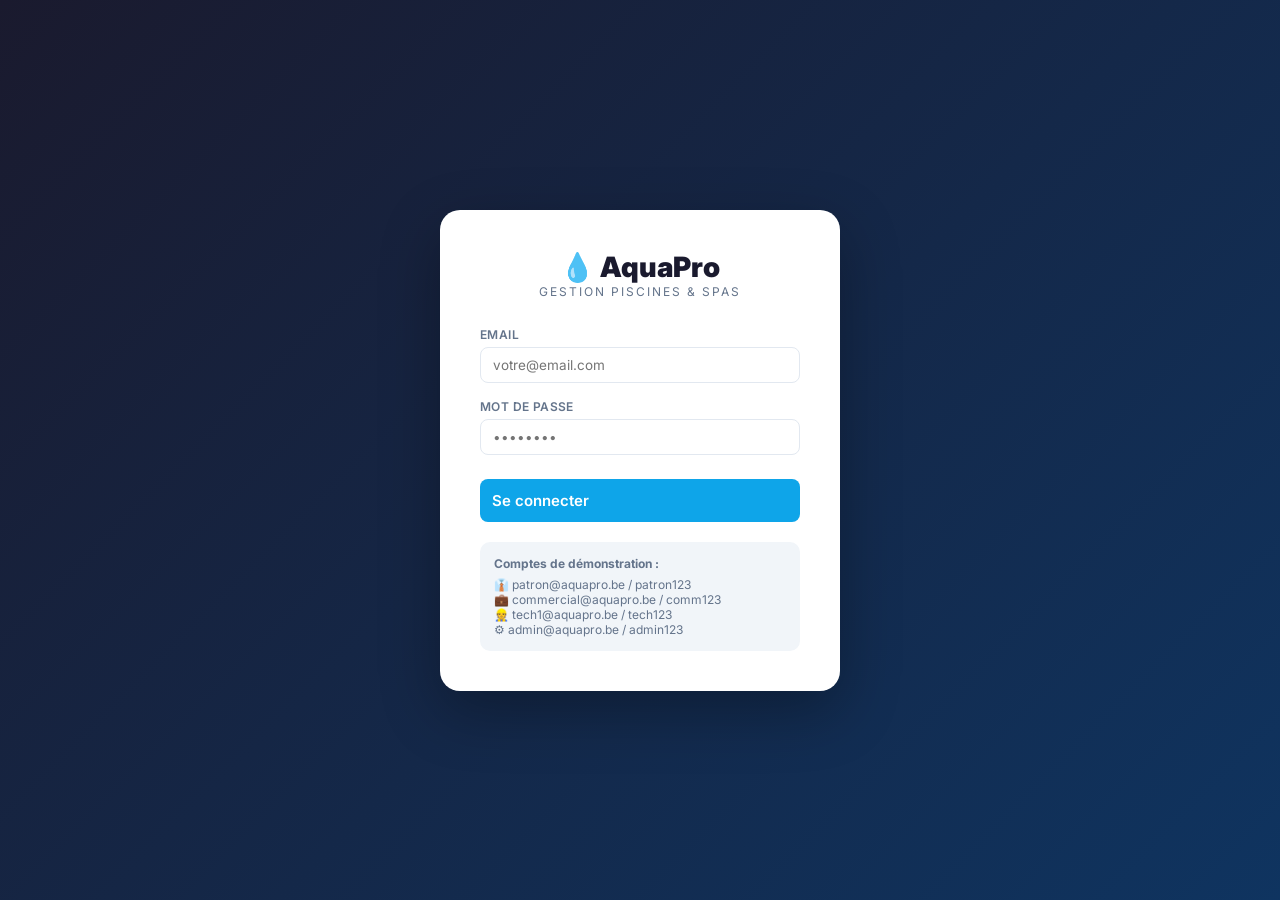
==== index.html @ 9613f441 "Fichiers à la racine pour GitHub Pages" ====
<!DOCTYPE html>
<html lang="fr">
<head>
  <meta charset="UTF-8">
  <meta name="viewport" content="width=device-width, initial-scale=1.0, viewport-fit=cover">
  <meta name="apple-mobile-web-app-capable" content="yes">
  <meta name="apple-mobile-web-app-status-bar-style" content="black-translucent">
  <meta name="theme-color" content="#1a1a2e">
  <title>AquaPro — Gestion Piscines</title>
  <link rel="manifest" href="manifest.json">
  <link rel="preconnect" href="https://fonts.googleapis.com">
  <link href="https://fonts.googleapis.com/css2?family=Inter:wght@400;500;600;700;800;900&display=swap" rel="stylesheet">
  <link rel="stylesheet" href="css/app.css">
</head>
<body>

<!-- ══════════════ ÉCRAN DE CONNEXION ══════════════ -->
<div id="login-screen">
  <div class="login-box">
    <div class="login-logo">
      <h1>💧 AquaPro</h1>
      <p>Gestion piscines & spas</p>
    </div>
    <div class="login-error" id="login-error"></div>
    <form id="login-form">
      <div class="form-group">
        <label class="form-label">Email</label>
        <input class="form-control" id="login-email" type="email" required placeholder="votre@email.com" autocomplete="email">
      </div>
      <div class="form-group">
        <label class="form-label">Mot de passe</label>
        <input class="form-control" id="login-password" type="password" required placeholder="••••••••" autocomplete="current-password">
      </div>
      <button type="submit" class="btn btn-primary" style="width:100%;padding:12px;font-size:15px;margin-top:8px">Se connecter</button>
    </form>
    <div style="margin-top:20px;padding:14px;background:#f1f5f9;border-radius:10px;font-size:12px;color:#64748b">
      <div style="font-weight:700;margin-bottom:6px">Comptes de démonstration :</div>
      <div>👔 patron@aquapro.be / patron123</div>
      <div>💼 commercial@aquapro.be / comm123</div>
      <div>👷 tech1@aquapro.be / tech123</div>
      <div>⚙️ admin@aquapro.be / admin123</div>
    </div>
  </div>
</div>

<!-- ══════════════ APPLICATION PRINCIPALE ══════════════ -->
<div id="app" style="display:none">

  <!-- Sidebar -->
  <aside id="sidebar">
    <div id="sidebar-logo">
      <div class="logo-title">💧 AquaPro</div>
      <div class="logo-sub">Gestion piscines & spas</div>
    </div>
    <div id="sidebar-user"></div>
    <nav id="sidebar-nav"></nav>
    <div id="sidebar-bottom"></div>
  </aside>

  <!-- Main -->
  <div id="main">

    <!-- Topbar -->
    <header id="topbar">
      <button class="topbar-btn" id="menu-toggle" style="display:none">☰</button>
      <div id="topbar-title">Tableau de bord</div>
      <div id="topbar-search">
        <span>🔍</span>
        <input placeholder="Recherche globale..." id="global-search" oninput="APP.globalSearch && APP.globalSearch(this.value)">
      </div>
      <button class="topbar-btn" id="btn-dark-mode" title="Mode sombre">🌙</button>
    </header>

    <!-- Contenu -->
    <main id="content">
      <div class="page" id="page-dashboard"></div>
      <div class="page" id="page-planning"></div>
      <div class="page" id="page-fiches"></div>
      <div class="page" id="page-clients"></div>
      <div class="page" id="page-chantiers"></div>
      <div class="page" id="page-stock"></div>
      <div class="page" id="page-stats"></div>
      <div class="page" id="page-equipe"></div>
      <div class="page" id="page-settings"></div>
    </main>

  </div><!-- /main -->

</div><!-- /app -->

<!-- Bottom nav mobile -->
<div id="bottom-nav"></div>

<!-- Toast container -->
<div id="toast-container"></div>

<!-- Scripts -->
<script src="js/config.js"></script>
<script src="js/db.js"></script>
<script src="js/auth.js"></script>
<script src="js/utils.js"></script>
<script src="js/modules1.js"></script>
<script src="js/modules2.js"></script>
<script src="js/modules3.js"></script>
<script src="js/app.js"></script>

<script>
// Responsive: afficher le bouton menu sur mobile
if (window.innerWidth <= 768) {
  document.getElementById('menu-toggle').style.display = 'flex';
}
window.addEventListener('resize', () => {
  document.getElementById('menu-toggle').style.display = window.innerWidth <= 768 ? 'flex' : 'none';
});

// Fermer sidebar au clic extérieur
document.addEventListener('click', e => {
  const sidebar = document.getElementById('sidebar');
  if (window.innerWidth <= 768 && sidebar.classList.contains('open') && !sidebar.contains(e.target) && e.target.id !== 'menu-toggle') {
    sidebar.classList.remove('open');
  }
});

// Service Worker pour PWA
if ('serviceWorker' in navigator) {
  navigator.serviceWorker.register('sw.js').then(() => console.log('[AquaPro] Service Worker enregistré'));
}
</script>
</body>
</html>
---- css/app.css ----
/* ═══════════════════════════════════════════════════════════
   AQUAPRO — DESIGN SYSTEM
   ═══════════════════════════════════════════════════════════ */

:root {
  --primary: #1a1a2e;
  --primary-light: #16213e;
  --accent: #0ea5e9;
  --accent-hover: #0284c7;
  --success: #10b981;
  --warning: #f59e0b;
  --danger: #ef4444;
  --info: #6366f1;

  --bg: #f1f5f9;
  --bg-card: #ffffff;
  --bg-sidebar: #1a1a2e;
  --text: #0f172a;
  --text-muted: #64748b;
  --border: #e2e8f0;
  --border-hover: #cbd5e1;

  --sidebar-w: 240px;
  --topbar-h: 60px;
  --radius: 12px;
  --radius-sm: 8px;
  --shadow: 0 1px 3px rgba(0,0,0,.08), 0 4px 16px rgba(0,0,0,.06);
  --shadow-lg: 0 8px 32px rgba(0,0,0,.12);

  --font: 'Inter', system-ui, sans-serif;
}

/* Dark mode */
body.dark {
  --bg: #0f172a;
  --bg-card: #1e293b;
  --bg-sidebar: #0a0a1a;
  --text: #f1f5f9;
  --text-muted: #94a3b8;
  --border: #334155;
  --border-hover: #475569;
}

/* ── Reset & Base ────────────────────────────────────────── */
*, *::before, *::after { box-sizing: border-box; margin: 0; padding: 0; }
html { font-size: 16px; }
body {
  font-family: var(--font);
  background: var(--bg);
  color: var(--text);
  min-height: 100vh;
  overflow-x: hidden;
}
a { color: var(--accent); text-decoration: none; }
input, select, textarea, button { font-family: inherit; }

/* ── Layout ──────────────────────────────────────────────── */
#app { display: flex; min-height: 100vh; }

/* ── Sidebar ─────────────────────────────────────────────── */
#sidebar {
  width: var(--sidebar-w);
  background: var(--bg-sidebar);
  color: #e2e8f0;
  display: flex;
  flex-direction: column;
  position: fixed;
  left: 0; top: 0; bottom: 0;
  z-index: 100;
  transition: transform .25s ease;
}
#sidebar-logo {
  padding: 20px 20px 16px;
  border-bottom: 1px solid rgba(255,255,255,.08);
}
#sidebar-logo .logo-title {
  font-size: 20px;
  font-weight: 800;
  color: #fff;
  letter-spacing: -.5px;
}
#sidebar-logo .logo-sub {
  font-size: 11px;
  color: rgba(255,255,255,.4);
  text-transform: uppercase;
  letter-spacing: 1px;
}
#sidebar-user {
  padding: 14px 16px;
  display: flex;
  align-items: center;
  gap: 10px;
  border-bottom: 1px solid rgba(255,255,255,.08);
}
.user-avatar {
  width: 36px; height: 36px;
  border-radius: 50%;
  display: flex; align-items: center; justify-content: center;
  font-size: 13px; font-weight: 700; color: #fff;
  flex-shrink: 0;
}
.user-info .user-name { font-size: 13px; font-weight: 600; color: #fff; }
.user-info .user-role { font-size: 11px; color: rgba(255,255,255,.45); }

#sidebar-nav { flex: 1; padding: 10px 0; overflow-y: auto; }
.nav-section {
  padding: 8px 16px 4px;
  font-size: 10px;
  font-weight: 700;
  text-transform: uppercase;
  letter-spacing: 1.2px;
  color: rgba(255,255,255,.25);
}
.nav-item {
  display: flex;
  align-items: center;
  gap: 10px;
  padding: 9px 16px;
  font-size: 13.5px;
  color: rgba(255,255,255,.65);
  cursor: pointer;
  border-radius: 0;
  transition: all .15s;
  margin: 1px 8px;
  border-radius: 8px;
}
.nav-item:hover { background: rgba(255,255,255,.08); color: #fff; }
.nav-item.active { background: var(--accent); color: #fff; }
.nav-item .nav-icon { width: 18px; text-align: center; font-size: 16px; }
.nav-item .nav-badge {
  margin-left: auto;
  background: var(--danger);
  color: #fff;
  font-size: 10px;
  font-weight: 700;
  padding: 2px 6px;
  border-radius: 10px;
  min-width: 18px;
  text-align: center;
}

#sidebar-bottom {
  padding: 12px 8px;
  border-top: 1px solid rgba(255,255,255,.08);
}
.nav-item.logout { color: rgba(255,255,255,.45); }
.nav-item.logout:hover { background: rgba(239,68,68,.15); color: #ef4444; }

/* ── Main ────────────────────────────────────────────────── */
#main {
  flex: 1;
  margin-left: var(--sidebar-w);
  display: flex;
  flex-direction: column;
  min-height: 100vh;
}

/* ── Topbar ──────────────────────────────────────────────── */
#topbar {
  height: var(--topbar-h);
  background: var(--bg-card);
  border-bottom: 1px solid var(--border);
  display: flex;
  align-items: center;
  padding: 0 24px;
  gap: 12px;
  position: sticky;
  top: 0;
  z-index: 50;
}
#topbar-title { font-size: 17px; font-weight: 700; flex: 1; }
#topbar-search {
  display: flex;
  align-items: center;
  gap: 8px;
  background: var(--bg);
  border: 1px solid var(--border);
  border-radius: 8px;
  padding: 6px 12px;
  width: 260px;
}
#topbar-search input {
  border: none;
  background: transparent;
  font-size: 13px;
  color: var(--text);
  outline: none;
  width: 100%;
}
.topbar-btn {
  width: 36px; height: 36px;
  border: 1px solid var(--border);
  border-radius: 8px;
  background: var(--bg-card);
  cursor: pointer;
  display: flex;
  align-items: center;
  justify-content: center;
  font-size: 16px;
  color: var(--text-muted);
  transition: all .15s;
}
.topbar-btn:hover { border-color: var(--accent); color: var(--accent); }

/* ── Pages ───────────────────────────────────────────────── */
#content { flex: 1; padding: 24px; }
.page { display: none; }
.page.active { display: block; }
.page-header {
  display: flex;
  align-items: center;
  justify-content: space-between;
  margin-bottom: 20px;
  flex-wrap: wrap;
  gap: 12px;
}
.page-title { font-size: 22px; font-weight: 800; }
.page-subtitle { font-size: 13px; color: var(--text-muted); margin-top: 2px; }

/* ── Cards ───────────────────────────────────────────────── */
.card {
  background: var(--bg-card);
  border-radius: var(--radius);
  border: 1px solid var(--border);
  box-shadow: var(--shadow);
  overflow: hidden;
}
.card-header {
  padding: 16px 20px;
  border-bottom: 1px solid var(--border);
  display: flex;
  align-items: center;
  justify-content: space-between;
}
.card-title { font-size: 15px; font-weight: 700; }
.card-body { padding: 20px; }

/* ── KPI Grid ────────────────────────────────────────────── */
.kpi-grid {
  display: grid;
  grid-template-columns: repeat(auto-fill, minmax(200px, 1fr));
  gap: 16px;
  margin-bottom: 24px;
}
.kpi-card {
  background: var(--bg-card);
  border: 1px solid var(--border);
  border-radius: var(--radius);
  padding: 18px 20px;
  box-shadow: var(--shadow);
}
.kpi-label { font-size: 12px; color: var(--text-muted); font-weight: 500; text-transform: uppercase; letter-spacing: .5px; }
.kpi-value { font-size: 28px; font-weight: 800; margin: 4px 0; }
.kpi-sub { font-size: 12px; color: var(--text-muted); }
.kpi-icon { font-size: 24px; float: right; opacity: .6; }

/* ── Buttons ─────────────────────────────────────────────── */
.btn {
  display: inline-flex;
  align-items: center;
  gap: 6px;
  padding: 8px 16px;
  border-radius: var(--radius-sm);
  font-size: 13.5px;
  font-weight: 600;
  cursor: pointer;
  border: none;
  transition: all .15s;
  white-space: nowrap;
}
.btn-primary { background: var(--accent); color: #fff; }
.btn-primary:hover { background: var(--accent-hover); }
.btn-success { background: var(--success); color: #fff; }
.btn-success:hover { filter: brightness(.9); }
.btn-danger { background: var(--danger); color: #fff; }
.btn-danger:hover { filter: brightness(.9); }
.btn-warning { background: var(--warning); color: #fff; }
.btn-ghost { background: transparent; color: var(--text); border: 1px solid var(--border); }
.btn-ghost:hover { border-color: var(--accent); color: var(--accent); }
.btn-icon { padding: 8px; }
.btn-sm { padding: 5px 10px; font-size: 12px; }

/* ── Tables ──────────────────────────────────────────────── */
.table-wrap { overflow-x: auto; }
table { width: 100%; border-collapse: collapse; font-size: 13.5px; }
thead th {
  text-align: left;
  padding: 10px 14px;
  font-size: 11px;
  font-weight: 700;
  text-transform: uppercase;
  letter-spacing: .5px;
  color: var(--text-muted);
  background: var(--bg);
  border-bottom: 1px solid var(--border);
}
tbody td {
  padding: 12px 14px;
  border-bottom: 1px solid var(--border);
  vertical-align: middle;
}
tbody tr:hover { background: var(--bg); }
tbody tr:last-child td { border-bottom: none; }

/* ── Forms ───────────────────────────────────────────────── */
.form-group { margin-bottom: 16px; }
.form-label { display: block; font-size: 12px; font-weight: 600; color: var(--text-muted); margin-bottom: 5px; text-transform: uppercase; letter-spacing: .4px; }
.form-control {
  width: 100%;
  padding: 9px 12px;
  border: 1px solid var(--border);
  border-radius: var(--radius-sm);
  font-size: 13.5px;
  background: var(--bg-card);
  color: var(--text);
  outline: none;
  transition: border-color .15s;
}
.form-control:focus { border-color: var(--accent); box-shadow: 0 0 0 3px rgba(14,165,233,.1); }
.form-row { display: grid; grid-template-columns: 1fr 1fr; gap: 16px; }
.form-row-3 { display: grid; grid-template-columns: 1fr 1fr 1fr; gap: 16px; }

/* ── Badges ──────────────────────────────────────────────── */
.badge {
  display: inline-flex;
  align-items: center;
  padding: 3px 10px;
  border-radius: 20px;
  font-size: 11px;
  font-weight: 700;
}

/* ── Modal ───────────────────────────────────────────────── */
.modal-overlay {
  display: none;
  position: fixed;
  inset: 0;
  background: rgba(0,0,0,.5);
  z-index: 200;
  align-items: center;
  justify-content: center;
  padding: 20px;
}
.modal-overlay.open { display: flex; }
.modal-box {
  background: var(--bg-card);
  border-radius: var(--radius);
  box-shadow: var(--shadow-lg);
  width: 100%;
  max-width: 640px;
  max-height: 90vh;
  overflow-y: auto;
  animation: slideUp .2s ease;
}
.modal-box.modal-lg { max-width: 900px; }
.modal-box.modal-sm { max-width: 420px; }
.modal-header {
  padding: 20px 24px 16px;
  border-bottom: 1px solid var(--border);
  display: flex;
  align-items: center;
  justify-content: space-between;
}
.modal-title { font-size: 17px; font-weight: 700; }
.modal-close { background: none; border: none; font-size: 22px; cursor: pointer; color: var(--text-muted); padding: 0 4px; }
.modal-body { padding: 24px; }
.modal-footer {
  padding: 16px 24px;
  border-top: 1px solid var(--border);
  display: flex;
  justify-content: flex-end;
  gap: 10px;
}

/* ── Toast ───────────────────────────────────────────────── */
#toast-container {
  position: fixed;
  bottom: 24px;
  right: 24px;
  z-index: 999;
  display: flex;
  flex-direction: column;
  gap: 8px;
}
.toast {
  background: var(--primary);
  color: #fff;
  padding: 12px 18px;
  border-radius: var(--radius-sm);
  font-size: 13px;
  font-weight: 500;
  box-shadow: var(--shadow-lg);
  opacity: 0;
  transform: translateX(20px);
  transition: all .25s;
  max-width: 320px;
}
.toast.show { opacity: 1; transform: translateX(0); }
.toast-success { background: var(--success); }
.toast-error { background: var(--danger); }
.toast-warning { background: var(--warning); }

/* ── Login ───────────────────────────────────────────────── */
#login-screen {
  min-height: 100vh;
  display: flex;
  align-items: center;
  justify-content: center;
  background: linear-gradient(135deg, var(--primary) 0%, #0f3460 100%);
}
.login-box {
  background: #fff;
  border-radius: 20px;
  padding: 40px;
  width: 100%;
  max-width: 400px;
  box-shadow: 0 20px 60px rgba(0,0,0,.3);
}
.login-logo { text-align: center; margin-bottom: 28px; }
.login-logo h1 { font-size: 28px; font-weight: 900; color: var(--primary); }
.login-logo p { font-size: 12px; color: var(--text-muted); text-transform: uppercase; letter-spacing: 2px; }
.login-error { background: #fee2e2; color: #dc2626; padding: 10px; border-radius: 8px; font-size: 13px; margin-bottom: 12px; display: none; }

/* ── Planning Grid ───────────────────────────────────────── */
.planning-grid {
  display: grid;
  gap: 0;
  border: 1px solid var(--border);
  border-radius: var(--radius);
  overflow: hidden;
}
.planning-header { display: contents; }
.planning-cell {
  padding: 10px;
  border-right: 1px solid var(--border);
  border-bottom: 1px solid var(--border);
  min-height: 80px;
  background: var(--bg-card);
  vertical-align: top;
  position: relative;
}
.planning-cell:hover { background: var(--bg); }
.planning-day-header {
  padding: 10px;
  background: var(--primary);
  color: #fff;
  font-size: 12px;
  font-weight: 700;
  text-align: center;
  border-right: 1px solid rgba(255,255,255,.1);
}
.planning-tech-header {
  padding: 10px;
  background: var(--bg);
  font-size: 12px;
  font-weight: 700;
  border-right: 1px solid var(--border);
  border-bottom: 1px solid var(--border);
}
.planning-event {
  background: var(--accent);
  color: #fff;
  border-radius: 6px;
  padding: 4px 8px;
  font-size: 11px;
  font-weight: 600;
  cursor: pointer;
  margin-bottom: 4px;
  overflow: hidden;
  white-space: nowrap;
  text-overflow: ellipsis;
}
.planning-event:hover { filter: brightness(1.1); }

/* ── Stock Locations ─────────────────────────────────────── */
.location-grid {
  display: grid;
  grid-template-columns: repeat(auto-fill, minmax(160px, 1fr));
  gap: 12px;
}
.location-card {
  background: var(--bg-card);
  border: 1px solid var(--border);
  border-radius: var(--radius-sm);
  padding: 14px;
  text-align: center;
  cursor: pointer;
  transition: all .15s;
}
.location-card:hover { border-color: var(--accent); box-shadow: 0 0 0 3px rgba(14,165,233,.1); }
.location-label { font-size: 20px; font-weight: 800; color: var(--accent); }
.location-desc { font-size: 11px; color: var(--text-muted); margin-top: 4px; }
.location-count { font-size: 12px; font-weight: 600; margin-top: 6px; }

/* ── Chantier Pipeline ───────────────────────────────────── */
.pipeline {
  display: flex;
  gap: 14px;
  overflow-x: auto;
  padding-bottom: 8px;
}
.pipeline-col {
  min-width: 240px;
  flex-shrink: 0;
}
.pipeline-col-header {
  padding: 10px 14px;
  border-radius: var(--radius-sm) var(--radius-sm) 0 0;
  font-size: 12px;
  font-weight: 700;
  text-transform: uppercase;
  letter-spacing: .5px;
}
.pipeline-cards { display: flex; flex-direction: column; gap: 8px; }
.pipeline-card {
  background: var(--bg-card);
  border: 1px solid var(--border);
  border-radius: var(--radius-sm);
  padding: 12px;
  cursor: pointer;
  transition: all .15s;
}
.pipeline-card:hover { box-shadow: var(--shadow); border-color: var(--accent); }
.pipeline-card-title { font-size: 13px; font-weight: 700; margin-bottom: 4px; }
.pipeline-card-client { font-size: 11px; color: var(--text-muted); }
.pipeline-card-amount { font-size: 13px; font-weight: 700; color: var(--success); margin-top: 6px; }

/* ── Fiche checklist ─────────────────────────────────────── */
.checklist { display: flex; flex-direction: column; gap: 8px; }
.check-item {
  display: flex;
  align-items: center;
  gap: 10px;
  padding: 10px 14px;
  background: var(--bg);
  border-radius: var(--radius-sm);
  cursor: pointer;
}
.check-item input[type=checkbox] { width: 18px; height: 18px; cursor: pointer; accent-color: var(--success); }
.check-item.checked { background: rgba(16,185,129,.08); }
.check-item label { font-size: 13.5px; cursor: pointer; flex: 1; }

/* ── Scanner ─────────────────────────────────────────────── */
#scanner-video {
  width: 100%;
  max-width: 400px;
  border-radius: var(--radius);
  display: block;
  margin: 0 auto;
}
.scanner-overlay {
  position: absolute;
  top: 50%;
  left: 50%;
  transform: translate(-50%, -50%);
  width: 200px;
  height: 200px;
  border: 3px solid var(--accent);
  border-radius: 12px;
  pointer-events: none;
}

/* ── Bottom nav mobile ───────────────────────────────────── */
#bottom-nav {
  display: none;
  position: fixed;
  bottom: 0; left: 0; right: 0;
  background: var(--bg-card);
  border-top: 1px solid var(--border);
  z-index: 100;
  padding: 8px 0 env(safe-area-inset-bottom, 8px);
}
.bottom-nav-items {
  display: flex;
  justify-content: space-around;
}
.bottom-nav-item {
  display: flex;
  flex-direction: column;
  align-items: center;
  gap: 3px;
  padding: 4px 12px;
  cursor: pointer;
  color: var(--text-muted);
  font-size: 10px;
  font-weight: 600;
  border-radius: 8px;
  transition: color .15s;
}
.bottom-nav-item .bn-icon { font-size: 20px; }
.bottom-nav-item.active { color: var(--accent); }

/* ── Animations ──────────────────────────────────────────── */
@keyframes slideUp {
  from { opacity: 0; transform: translateY(20px); }
  to { opacity: 1; transform: translateY(0); }
}
@keyframes fadeIn {
  from { opacity: 0; }
  to { opacity: 1; }
}
.page.active { animation: fadeIn .2s ease; }

/* ── Responsive ──────────────────────────────────────────── */
@media (max-width: 768px) {
  #sidebar { transform: translateX(-100%); }
  #sidebar.open { transform: translateX(0); }
  #main { margin-left: 0; }
  #topbar { padding: 0 14px; }
  #topbar-search { display: none; }
  #content { padding: 14px 14px 80px; }
  #bottom-nav { display: block; }
  .form-row, .form-row-3 { grid-template-columns: 1fr; }
  .kpi-grid { grid-template-columns: repeat(2, 1fr); }
  .pipeline { flex-direction: column; }
  .pipeline-col { min-width: unset; }
}
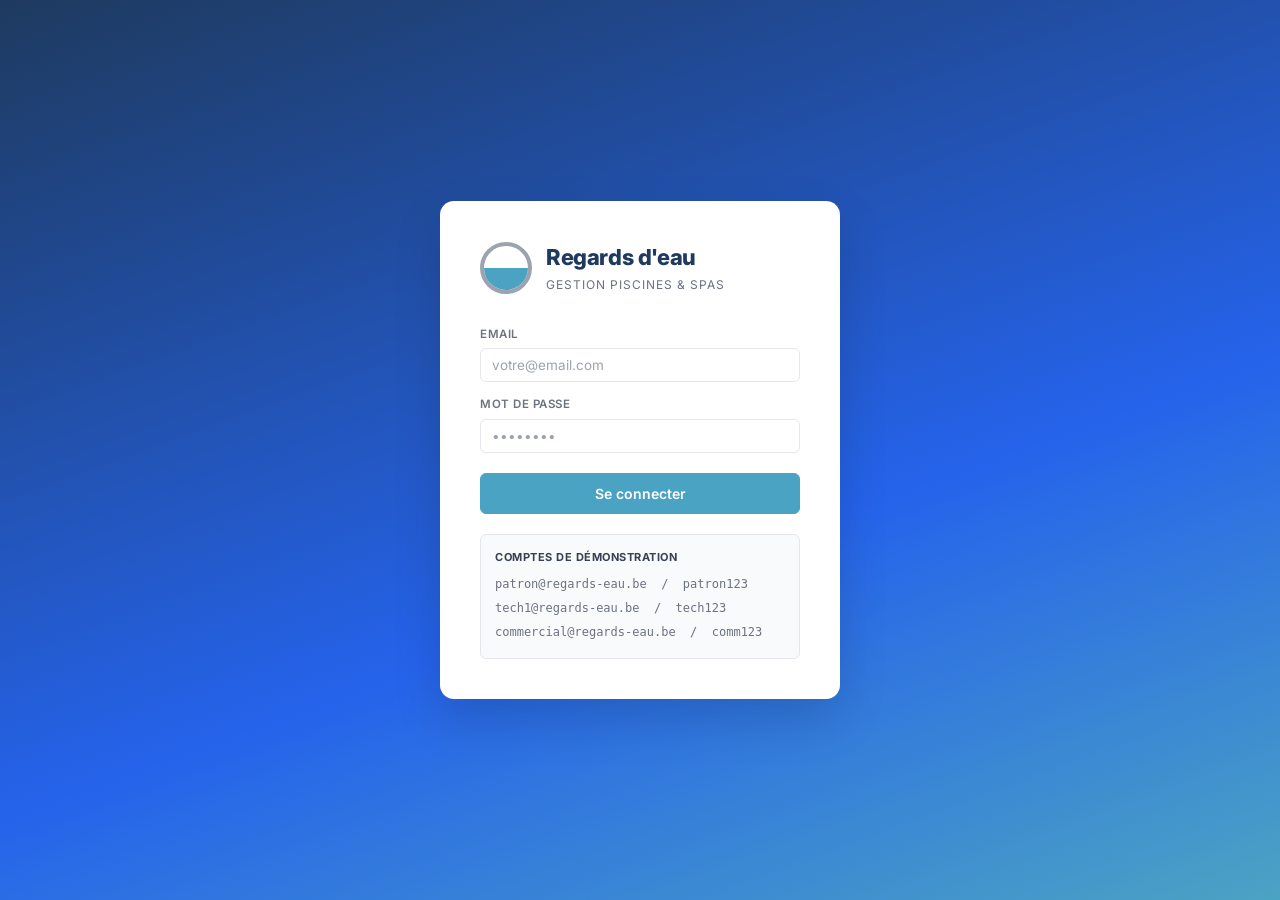
==== commit 2351a07f: "Redesign professionnel - suppression emojis" ====
--- a/index.html
+++ b/index.html
@@ -5,21 +5,28 @@
   <meta name="viewport" content="width=device-width, initial-scale=1.0, viewport-fit=cover">
   <meta name="apple-mobile-web-app-capable" content="yes">
   <meta name="apple-mobile-web-app-status-bar-style" content="black-translucent">
-  <meta name="theme-color" content="#1a1a2e">
-  <title>AquaPro — Gestion Piscines</title>
+  <meta name="theme-color" content="#1E3A5F">
+  <title>Regards d'eau</title>
   <link rel="manifest" href="manifest.json">
   <link rel="preconnect" href="https://fonts.googleapis.com">
-  <link href="https://fonts.googleapis.com/css2?family=Inter:wght@400;500;600;700;800;900&display=swap" rel="stylesheet">
+  <link href="https://fonts.googleapis.com/css2?family=Inter:wght@400;500;600;700;800&display=swap" rel="stylesheet">
   <link rel="stylesheet" href="css/app.css">
 </head>
 <body>
 
-<!-- ══════════════ ÉCRAN DE CONNEXION ══════════════ -->
+<!-- ══ CONNEXION ══ -->
 <div id="login-screen">
   <div class="login-box">
     <div class="login-logo">
-      <h1>💧 AquaPro</h1>
-      <p>Gestion piscines & spas</p>
+      <svg class="login-logo-img" viewBox="0 0 52 52" xmlns="http://www.w3.org/2000/svg">
+        <circle cx="26" cy="26" r="24" fill="none" stroke="#9CA3AF" stroke-width="4"/>
+        <clipPath id="half"><rect x="2" y="26" width="48" height="24"/></clipPath>
+        <circle cx="26" cy="26" r="22" fill="#4BA3C3" clip-path="url(#half)"/>
+      </svg>
+      <div class="login-logo-text">
+        <h1>Regards d'eau</h1>
+        <p>Gestion piscines &amp; spas</p>
+      </div>
     </div>
     <div class="login-error" id="login-error"></div>
     <form id="login-form">
@@ -31,26 +38,35 @@
         <label class="form-label">Mot de passe</label>
         <input class="form-control" id="login-password" type="password" required placeholder="••••••••" autocomplete="current-password">
       </div>
-      <button type="submit" class="btn btn-primary" style="width:100%;padding:12px;font-size:15px;margin-top:8px">Se connecter</button>
+      <button type="submit" class="btn btn-primary w-full" style="justify-content:center;padding:10px;font-size:14px;margin-top:6px">Se connecter</button>
     </form>
-    <div style="margin-top:20px;padding:14px;background:#f1f5f9;border-radius:10px;font-size:12px;color:#64748b">
-      <div style="font-weight:700;margin-bottom:6px">Comptes de démonstration :</div>
-      <div>👔 patron@aquapro.be / patron123</div>
-      <div>💼 commercial@aquapro.be / comm123</div>
-      <div>👷 tech1@aquapro.be / tech123</div>
-      <div>⚙️ admin@aquapro.be / admin123</div>
+    <div class="login-demo">
+      <strong>Comptes de démonstration</strong>
+      <div>patron@regards-eau.be &nbsp;/&nbsp; patron123</div>
+      <div>tech1@regards-eau.be &nbsp;/&nbsp; tech123</div>
+      <div>commercial@regards-eau.be &nbsp;/&nbsp; comm123</div>
     </div>
   </div>
 </div>
 
-<!-- ══════════════ APPLICATION PRINCIPALE ══════════════ -->
+<!-- ══ APPLICATION ══ -->
 <div id="app" style="display:none">
+
+  <!-- Sidebar overlay mobile -->
+  <div class="sidebar-overlay" id="sidebar-overlay"></div>
 
   <!-- Sidebar -->
   <aside id="sidebar">
     <div id="sidebar-logo">
-      <div class="logo-title">💧 AquaPro</div>
-      <div class="logo-sub">Gestion piscines & spas</div>
+      <svg width="38" height="38" viewBox="0 0 52 52" xmlns="http://www.w3.org/2000/svg" style="border-radius:10px;background:rgba(255,255,255,.1);padding:4px">
+        <circle cx="26" cy="26" r="24" fill="none" stroke="rgba(255,255,255,.3)" stroke-width="4"/>
+        <clipPath id="half2"><rect x="2" y="26" width="48" height="24"/></clipPath>
+        <circle cx="26" cy="26" r="22" fill="#4BA3C3" clip-path="url(#half2)"/>
+      </svg>
+      <div>
+        <div class="logo-text">Regards d'eau</div>
+        <div class="logo-sub">v2.0</div>
+      </div>
     </div>
     <div id="sidebar-user"></div>
     <nav id="sidebar-nav"></nav>
@@ -59,19 +75,20 @@
 
   <!-- Main -->
   <div id="main">
-
-    <!-- Topbar -->
     <header id="topbar">
-      <button class="topbar-btn" id="menu-toggle" style="display:none">☰</button>
+      <button class="topbar-btn" id="menu-toggle">
+        <svg viewBox="0 0 24 24"><line x1="3" y1="6" x2="21" y2="6"/><line x1="3" y1="12" x2="21" y2="12"/><line x1="3" y1="18" x2="21" y2="18"/></svg>
+      </button>
       <div id="topbar-title">Tableau de bord</div>
       <div id="topbar-search">
-        <span>🔍</span>
-        <input placeholder="Recherche globale..." id="global-search" oninput="APP.globalSearch && APP.globalSearch(this.value)">
+        <svg viewBox="0 0 24 24"><circle cx="11" cy="11" r="8"/><line x1="21" y1="21" x2="16.65" y2="16.65"/></svg>
+        <input placeholder="Recherche..." id="global-search">
       </div>
-      <button class="topbar-btn" id="btn-dark-mode" title="Mode sombre">🌙</button>
+      <button class="topbar-btn" id="btn-dark-mode" title="Mode sombre">
+        <svg viewBox="0 0 24 24"><path d="M21 12.79A9 9 0 1111.21 3 7 7 0 0021 12.79z"/></svg>
+      </button>
     </header>
 
-    <!-- Contenu -->
     <main id="content">
       <div class="page" id="page-dashboard"></div>
       <div class="page" id="page-planning"></div>
@@ -83,15 +100,13 @@
       <div class="page" id="page-equipe"></div>
       <div class="page" id="page-settings"></div>
     </main>
-
-  </div><!-- /main -->
-
-</div><!-- /app -->
+  </div>
+</div>
 
 <!-- Bottom nav mobile -->
 <div id="bottom-nav"></div>
 
-<!-- Toast container -->
+<!-- Toast -->
 <div id="toast-container"></div>
 
 <!-- Scripts -->
@@ -103,28 +118,15 @@
 <script src="js/modules2.js"></script>
 <script src="js/modules3.js"></script>
 <script src="js/app.js"></script>
-
 <script>
-// Responsive: afficher le bouton menu sur mobile
-if (window.innerWidth <= 768) {
-  document.getElementById('menu-toggle').style.display = 'flex';
+if ('serviceWorker' in navigator) {
+  navigator.serviceWorker.register('sw.js').catch(()=>{});
 }
-window.addEventListener('resize', () => {
-  document.getElementById('menu-toggle').style.display = window.innerWidth <= 768 ? 'flex' : 'none';
+// Sidebar overlay mobile
+document.getElementById('sidebar-overlay').addEventListener('click', () => {
+  document.getElementById('sidebar').classList.remove('open');
+  document.getElementById('sidebar-overlay').classList.remove('open');
 });
-
-// Fermer sidebar au clic extérieur
-document.addEventListener('click', e => {
-  const sidebar = document.getElementById('sidebar');
-  if (window.innerWidth <= 768 && sidebar.classList.contains('open') && !sidebar.contains(e.target) && e.target.id !== 'menu-toggle') {
-    sidebar.classList.remove('open');
-  }
-});
-
-// Service Worker pour PWA
-if ('serviceWorker' in navigator) {
-  navigator.serviceWorker.register('sw.js').then(() => console.log('[AquaPro] Service Worker enregistré'));
-}
 </script>
 </body>
 </html>
--- a/css/app.css
+++ b/css/app.css
@@ -1,150 +1,276 @@
 /* ═══════════════════════════════════════════════════════════
-   AQUAPRO — DESIGN SYSTEM
+   REGARDS D'EAU — DESIGN SYSTEM v2
+   Palette : Bleu clair #4BA3C3 + Gris #6B7280
+   Style : Minimaliste professionnel, icônes Heroicons fines
    ═══════════════════════════════════════════════════════════ */
 
+@import url('https://fonts.googleapis.com/css2?family=Inter:wght@400;500;600;700;800&display=swap');
+
 :root {
-  --primary: #1a1a2e;
-  --primary-light: #16213e;
-  --accent: #0ea5e9;
-  --accent-hover: #0284c7;
-  --success: #10b981;
-  --warning: #f59e0b;
-  --danger: #ef4444;
-  --info: #6366f1;
-
-  --bg: #f1f5f9;
-  --bg-card: #ffffff;
-  --bg-sidebar: #1a1a2e;
-  --text: #0f172a;
-  --text-muted: #64748b;
-  --border: #e2e8f0;
-  --border-hover: #cbd5e1;
-
-  --sidebar-w: 240px;
-  --topbar-h: 60px;
-  --radius: 12px;
-  --radius-sm: 8px;
-  --shadow: 0 1px 3px rgba(0,0,0,.08), 0 4px 16px rgba(0,0,0,.06);
-  --shadow-lg: 0 8px 32px rgba(0,0,0,.12);
-
-  --font: 'Inter', system-ui, sans-serif;
-}
-
-/* Dark mode */
+  /* Couleurs principales */
+  --primary:       #1E3A5F;   /* Bleu marine profond - sidebar */
+  --primary-hover: #162d4a;
+  --accent:        #4BA3C3;   /* Bleu clair logo */
+  --accent-hover:  #3a8fab;
+  --accent-light:  #EBF5FB;   /* Fond accent très clair */
+  --accent-mid:    #AED6E8;   /* Accent moyen */
+
+  /* Gris */
+  --gray-50:  #F9FAFB;
+  --gray-100: #F3F4F6;
+  --gray-200: #E5E7EB;
+  --gray-300: #D1D5DB;
+  --gray-400: #9CA3AF;
+  --gray-500: #6B7280;
+  --gray-600: #4B5563;
+  --gray-700: #374151;
+  --gray-900: #111827;
+
+  /* Sémantiques */
+  --success:       #059669;
+  --success-light: #ECFDF5;
+  --warning:       #D97706;
+  --warning-light: #FFFBEB;
+  --danger:        #DC2626;
+  --danger-light:  #FEF2F2;
+  --info:          #4BA3C3;
+  --info-light:    #EBF5FB;
+
+  /* Layout */
+  --bg:         var(--gray-100);
+  --bg-card:    #FFFFFF;
+  --text:       var(--gray-900);
+  --text-muted: var(--gray-500);
+  --border:     var(--gray-200);
+
+  --sidebar-w:  248px;
+  --topbar-h:   56px;
+  --radius-sm:  6px;
+  --radius:     10px;
+  --radius-lg:  14px;
+
+  --shadow-sm: 0 1px 2px rgba(0,0,0,.05);
+  --shadow:    0 1px 3px rgba(0,0,0,.08), 0 4px 12px rgba(0,0,0,.05);
+  --shadow-lg: 0 8px 24px rgba(0,0,0,.10);
+  --shadow-xl: 0 20px 48px rgba(0,0,0,.15);
+
+  --font: 'Inter', system-ui, -apple-system, sans-serif;
+  --transition: all .15s ease;
+}
+
+/* ── Dark mode ───────────────────────────────────────────── */
 body.dark {
-  --bg: #0f172a;
-  --bg-card: #1e293b;
-  --bg-sidebar: #0a0a1a;
-  --text: #f1f5f9;
-  --text-muted: #94a3b8;
-  --border: #334155;
-  --border-hover: #475569;
-}
-
-/* ── Reset & Base ────────────────────────────────────────── */
+  --bg:      #0F172A;
+  --bg-card: #1E293B;
+  --text:    #F1F5F9;
+  --text-muted: #94A3B8;
+  --border:  #334155;
+  --gray-100: #1E293B;
+  --gray-200: #334155;
+  --accent-light: #1E3A5F;
+}
+
+/* ── Reset ───────────────────────────────────────────────── */
 *, *::before, *::after { box-sizing: border-box; margin: 0; padding: 0; }
-html { font-size: 16px; }
+html { font-size: 15px; -webkit-text-size-adjust: 100%; }
 body {
   font-family: var(--font);
   background: var(--bg);
   color: var(--text);
+  line-height: 1.5;
+  -webkit-font-smoothing: antialiased;
+}
+
+/* ── Login ───────────────────────────────────────────────── */
+#login-screen {
   min-height: 100vh;
-  overflow-x: hidden;
-}
-a { color: var(--accent); text-decoration: none; }
-input, select, textarea, button { font-family: inherit; }
-
-/* ── Layout ──────────────────────────────────────────────── */
+  display: flex;
+  align-items: center;
+  justify-content: center;
+  background: linear-gradient(160deg, var(--primary) 0%, #2563EB 60%, var(--accent) 100%);
+  padding: 20px;
+}
+.login-box {
+  background: #fff;
+  border-radius: var(--radius-lg);
+  padding: 40px;
+  width: 100%;
+  max-width: 400px;
+  box-shadow: var(--shadow-xl);
+}
+.login-logo {
+  display: flex;
+  align-items: center;
+  gap: 14px;
+  margin-bottom: 32px;
+}
+.login-logo-img {
+  width: 52px;
+  height: 52px;
+  flex-shrink: 0;
+}
+.login-logo-text h1 {
+  font-size: 22px;
+  font-weight: 800;
+  color: var(--primary);
+  letter-spacing: -.4px;
+}
+.login-logo-text p {
+  font-size: 12px;
+  color: var(--text-muted);
+  text-transform: uppercase;
+  letter-spacing: 1px;
+  margin-top: 2px;
+}
+.login-error {
+  background: var(--danger-light);
+  color: var(--danger);
+  padding: 10px 14px;
+  border-radius: var(--radius-sm);
+  font-size: 13px;
+  margin-bottom: 16px;
+  display: none;
+  border-left: 3px solid var(--danger);
+}
+.login-demo {
+  margin-top: 20px;
+  padding: 14px;
+  background: var(--gray-50);
+  border-radius: var(--radius-sm);
+  border: 1px solid var(--gray-200);
+  font-size: 12px;
+  color: var(--text-muted);
+}
+.login-demo strong { color: var(--gray-700); display: block; margin-bottom: 6px; font-size: 11px; text-transform: uppercase; letter-spacing: .5px; }
+.login-demo div { padding: 3px 0; font-family: 'SF Mono', 'Fira Code', monospace; }
+
+/* ── App layout ──────────────────────────────────────────── */
 #app { display: flex; min-height: 100vh; }
 
 /* ── Sidebar ─────────────────────────────────────────────── */
 #sidebar {
   width: var(--sidebar-w);
-  background: var(--bg-sidebar);
-  color: #e2e8f0;
+  background: var(--primary);
   display: flex;
   flex-direction: column;
   position: fixed;
-  left: 0; top: 0; bottom: 0;
+  top: 0; left: 0; bottom: 0;
   z-index: 100;
-  transition: transform .25s ease;
-}
+  transition: transform .25s cubic-bezier(.4,0,.2,1);
+  overflow-y: auto;
+}
+
 #sidebar-logo {
-  padding: 20px 20px 16px;
+  padding: 20px 16px 16px;
+  display: flex;
+  align-items: center;
+  gap: 11px;
   border-bottom: 1px solid rgba(255,255,255,.08);
 }
-#sidebar-logo .logo-title {
-  font-size: 20px;
+#sidebar-logo img {
+  width: 38px;
+  height: 38px;
+  border-radius: 10px;
+  background: rgba(255,255,255,.1);
+  padding: 4px;
+}
+#sidebar-logo .logo-text {
+  font-size: 16px;
   font-weight: 800;
   color: #fff;
-  letter-spacing: -.5px;
+  letter-spacing: -.3px;
+  line-height: 1.2;
 }
 #sidebar-logo .logo-sub {
+  font-size: 10px;
+  color: rgba(255,255,255,.35);
+  text-transform: uppercase;
+  letter-spacing: 1px;
+}
+
+#sidebar-user {
+  padding: 12px 16px;
+  display: flex;
+  align-items: center;
+  gap: 10px;
+  border-bottom: 1px solid rgba(255,255,255,.08);
+}
+.user-avatar {
+  width: 34px; height: 34px;
+  border-radius: 50%;
+  display: flex; align-items: center; justify-content: center;
+  font-size: 12px; font-weight: 700; color: #fff;
+  flex-shrink: 0;
+  letter-spacing: -.3px;
+}
+.user-info .user-name {
+  font-size: 13px;
+  font-weight: 600;
+  color: #fff;
+  line-height: 1.3;
+}
+.user-info .user-role {
   font-size: 11px;
   color: rgba(255,255,255,.4);
-  text-transform: uppercase;
-  letter-spacing: 1px;
-}
-#sidebar-user {
-  padding: 14px 16px;
-  display: flex;
-  align-items: center;
-  gap: 10px;
-  border-bottom: 1px solid rgba(255,255,255,.08);
-}
-.user-avatar {
-  width: 36px; height: 36px;
-  border-radius: 50%;
-  display: flex; align-items: center; justify-content: center;
-  font-size: 13px; font-weight: 700; color: #fff;
-  flex-shrink: 0;
-}
-.user-info .user-name { font-size: 13px; font-weight: 600; color: #fff; }
-.user-info .user-role { font-size: 11px; color: rgba(255,255,255,.45); }
-
-#sidebar-nav { flex: 1; padding: 10px 0; overflow-y: auto; }
+}
+
+#sidebar-nav { flex: 1; padding: 8px 0; }
 .nav-section {
-  padding: 8px 16px 4px;
+  padding: 16px 16px 4px;
   font-size: 10px;
   font-weight: 700;
   text-transform: uppercase;
   letter-spacing: 1.2px;
-  color: rgba(255,255,255,.25);
+  color: rgba(255,255,255,.2);
 }
 .nav-item {
   display: flex;
   align-items: center;
   gap: 10px;
-  padding: 9px 16px;
+  padding: 8px 12px;
+  margin: 1px 8px;
+  border-radius: var(--radius-sm);
   font-size: 13.5px;
-  color: rgba(255,255,255,.65);
+  font-weight: 500;
+  color: rgba(255,255,255,.6);
   cursor: pointer;
-  border-radius: 0;
-  transition: all .15s;
-  margin: 1px 8px;
-  border-radius: 8px;
-}
-.nav-item:hover { background: rgba(255,255,255,.08); color: #fff; }
-.nav-item.active { background: var(--accent); color: #fff; }
-.nav-item .nav-icon { width: 18px; text-align: center; font-size: 16px; }
-.nav-item .nav-badge {
+  transition: var(--transition);
+  position: relative;
+}
+.nav-item:hover {
+  background: rgba(255,255,255,.08);
+  color: rgba(255,255,255,.9);
+}
+.nav-item.active {
+  background: var(--accent);
+  color: #fff;
+  font-weight: 600;
+}
+.nav-item svg {
+  width: 17px; height: 17px;
+  stroke: currentColor; fill: none;
+  stroke-width: 1.75;
+  stroke-linecap: round; stroke-linejoin: round;
+  flex-shrink: 0;
+}
+.nav-badge {
   margin-left: auto;
   background: var(--danger);
   color: #fff;
   font-size: 10px;
   font-weight: 700;
-  padding: 2px 6px;
+  padding: 1px 6px;
   border-radius: 10px;
   min-width: 18px;
   text-align: center;
 }
 
 #sidebar-bottom {
-  padding: 12px 8px;
+  padding: 8px 0 12px;
   border-top: 1px solid rgba(255,255,255,.08);
 }
-.nav-item.logout { color: rgba(255,255,255,.45); }
-.nav-item.logout:hover { background: rgba(239,68,68,.15); color: #ef4444; }
+.nav-item.logout { color: rgba(255,255,255,.35); }
+.nav-item.logout:hover { background: rgba(220,38,38,.15); color: #FCA5A5; }
 
 /* ── Main ────────────────────────────────────────────────── */
 #main {
@@ -162,321 +288,454 @@
   border-bottom: 1px solid var(--border);
   display: flex;
   align-items: center;
-  padding: 0 24px;
-  gap: 12px;
+  padding: 0 20px;
+  gap: 10px;
   position: sticky;
   top: 0;
   z-index: 50;
-}
-#topbar-title { font-size: 17px; font-weight: 700; flex: 1; }
+  box-shadow: var(--shadow-sm);
+}
+#topbar-title {
+  font-size: 16px;
+  font-weight: 700;
+  flex: 1;
+  color: var(--text);
+  letter-spacing: -.2px;
+}
 #topbar-search {
   display: flex;
   align-items: center;
   gap: 8px;
-  background: var(--bg);
+  background: var(--gray-50);
   border: 1px solid var(--border);
-  border-radius: 8px;
+  border-radius: var(--radius-sm);
   padding: 6px 12px;
-  width: 260px;
+  width: 240px;
+  transition: var(--transition);
+}
+#topbar-search:focus-within {
+  border-color: var(--accent);
+  box-shadow: 0 0 0 3px rgba(75,163,195,.1);
+}
+#topbar-search svg {
+  width: 15px; height: 15px;
+  stroke: var(--gray-400); fill: none;
+  stroke-width: 2; stroke-linecap: round; stroke-linejoin: round;
+  flex-shrink: 0;
 }
 #topbar-search input {
-  border: none;
-  background: transparent;
-  font-size: 13px;
-  color: var(--text);
-  outline: none;
-  width: 100%;
-}
+  border: none; background: transparent;
+  font-size: 13px; color: var(--text);
+  outline: none; width: 100%;
+  font-family: var(--font);
+}
+#topbar-search input::placeholder { color: var(--gray-400); }
 .topbar-btn {
-  width: 36px; height: 36px;
+  width: 34px; height: 34px;
   border: 1px solid var(--border);
-  border-radius: 8px;
+  border-radius: var(--radius-sm);
   background: var(--bg-card);
   cursor: pointer;
-  display: flex;
-  align-items: center;
-  justify-content: center;
-  font-size: 16px;
+  display: flex; align-items: center; justify-content: center;
   color: var(--text-muted);
-  transition: all .15s;
+  transition: var(--transition);
 }
 .topbar-btn:hover { border-color: var(--accent); color: var(--accent); }
-
-/* ── Pages ───────────────────────────────────────────────── */
-#content { flex: 1; padding: 24px; }
-.page { display: none; }
+.topbar-btn svg {
+  width: 16px; height: 16px;
+  stroke: currentColor; fill: none;
+  stroke-width: 1.75; stroke-linecap: round; stroke-linejoin: round;
+}
+
+/* ── Content ─────────────────────────────────────────────── */
+#content { flex: 1; padding: 22px 24px; }
+.page { display: none; animation: fadeIn .18s ease; }
 .page.active { display: block; }
+@keyframes fadeIn { from { opacity: 0; transform: translateY(6px); } to { opacity: 1; transform: translateY(0); } }
+
 .page-header {
   display: flex;
-  align-items: center;
+  align-items: flex-start;
   justify-content: space-between;
   margin-bottom: 20px;
+  gap: 12px;
   flex-wrap: wrap;
-  gap: 12px;
-}
-.page-title { font-size: 22px; font-weight: 800; }
-.page-subtitle { font-size: 13px; color: var(--text-muted); margin-top: 2px; }
+}
+.page-title { font-size: 20px; font-weight: 800; letter-spacing: -.4px; }
+.page-subtitle { font-size: 13px; color: var(--text-muted); margin-top: 3px; }
+.page-actions { display: flex; gap: 8px; align-items: center; flex-wrap: wrap; }
 
 /* ── Cards ───────────────────────────────────────────────── */
 .card {
   background: var(--bg-card);
   border-radius: var(--radius);
   border: 1px solid var(--border);
-  box-shadow: var(--shadow);
+  box-shadow: var(--shadow-sm);
   overflow: hidden;
 }
 .card-header {
-  padding: 16px 20px;
+  padding: 14px 18px;
   border-bottom: 1px solid var(--border);
   display: flex;
   align-items: center;
   justify-content: space-between;
 }
-.card-title { font-size: 15px; font-weight: 700; }
-.card-body { padding: 20px; }
+.card-title {
+  font-size: 14px;
+  font-weight: 700;
+  display: flex;
+  align-items: center;
+  gap: 8px;
+  color: var(--text);
+}
+.card-title svg {
+  width: 15px; height: 15px;
+  stroke: var(--accent); fill: none;
+  stroke-width: 2; stroke-linecap: round; stroke-linejoin: round;
+}
+.card-body { padding: 18px; }
 
 /* ── KPI Grid ────────────────────────────────────────────── */
 .kpi-grid {
   display: grid;
-  grid-template-columns: repeat(auto-fill, minmax(200px, 1fr));
-  gap: 16px;
-  margin-bottom: 24px;
+  grid-template-columns: repeat(auto-fill, minmax(190px, 1fr));
+  gap: 14px;
+  margin-bottom: 22px;
 }
 .kpi-card {
   background: var(--bg-card);
   border: 1px solid var(--border);
   border-radius: var(--radius);
-  padding: 18px 20px;
-  box-shadow: var(--shadow);
-}
-.kpi-label { font-size: 12px; color: var(--text-muted); font-weight: 500; text-transform: uppercase; letter-spacing: .5px; }
-.kpi-value { font-size: 28px; font-weight: 800; margin: 4px 0; }
-.kpi-sub { font-size: 12px; color: var(--text-muted); }
-.kpi-icon { font-size: 24px; float: right; opacity: .6; }
+  padding: 16px 18px;
+  box-shadow: var(--shadow-sm);
+  position: relative;
+  overflow: hidden;
+}
+.kpi-card::before {
+  content: '';
+  position: absolute;
+  top: 0; left: 0; right: 0;
+  height: 3px;
+  background: var(--accent);
+  border-radius: var(--radius) var(--radius) 0 0;
+}
+.kpi-card.kpi-success::before { background: var(--success); }
+.kpi-card.kpi-warning::before { background: var(--warning); }
+.kpi-card.kpi-danger::before { background: var(--danger); }
+.kpi-label {
+  font-size: 11px;
+  font-weight: 600;
+  color: var(--text-muted);
+  text-transform: uppercase;
+  letter-spacing: .6px;
+  margin-bottom: 8px;
+}
+.kpi-value {
+  font-size: 26px;
+  font-weight: 800;
+  color: var(--text);
+  letter-spacing: -.5px;
+  line-height: 1;
+}
+.kpi-sub { font-size: 12px; color: var(--text-muted); margin-top: 5px; }
+.kpi-icon {
+  position: absolute;
+  top: 14px; right: 14px;
+  width: 32px; height: 32px;
+  background: var(--accent-light);
+  border-radius: 8px;
+  display: flex; align-items: center; justify-content: center;
+}
+.kpi-icon svg {
+  width: 16px; height: 16px;
+  stroke: var(--accent); fill: none;
+  stroke-width: 2; stroke-linecap: round; stroke-linejoin: round;
+}
+.kpi-card.kpi-success .kpi-icon { background: var(--success-light); }
+.kpi-card.kpi-success .kpi-icon svg { stroke: var(--success); }
+.kpi-card.kpi-warning .kpi-icon { background: var(--warning-light); }
+.kpi-card.kpi-warning .kpi-icon svg { stroke: var(--warning); }
+.kpi-card.kpi-danger .kpi-icon { background: var(--danger-light); }
+.kpi-card.kpi-danger .kpi-icon svg { stroke: var(--danger); }
 
 /* ── Buttons ─────────────────────────────────────────────── */
 .btn {
   display: inline-flex;
   align-items: center;
   gap: 6px;
-  padding: 8px 16px;
-  border-radius: var(--radius-sm);
-  font-size: 13.5px;
+  padding: 7px 14px;
+  border-radius: var(--radius-sm);
+  font-size: 13px;
   font-weight: 600;
   cursor: pointer;
-  border: none;
-  transition: all .15s;
+  border: 1px solid transparent;
+  transition: var(--transition);
   white-space: nowrap;
-}
-.btn-primary { background: var(--accent); color: #fff; }
-.btn-primary:hover { background: var(--accent-hover); }
+  font-family: var(--font);
+  line-height: 1.4;
+}
+.btn svg {
+  width: 14px; height: 14px;
+  stroke: currentColor; fill: none;
+  stroke-width: 2; stroke-linecap: round; stroke-linejoin: round;
+  flex-shrink: 0;
+}
+.btn-primary { background: var(--accent); color: #fff; border-color: var(--accent); }
+.btn-primary:hover { background: var(--accent-hover); border-color: var(--accent-hover); }
 .btn-success { background: var(--success); color: #fff; }
-.btn-success:hover { filter: brightness(.9); }
+.btn-success:hover { filter: brightness(.92); }
 .btn-danger { background: var(--danger); color: #fff; }
-.btn-danger:hover { filter: brightness(.9); }
+.btn-danger:hover { filter: brightness(.92); }
 .btn-warning { background: var(--warning); color: #fff; }
-.btn-ghost { background: transparent; color: var(--text); border: 1px solid var(--border); }
-.btn-ghost:hover { border-color: var(--accent); color: var(--accent); }
-.btn-icon { padding: 8px; }
+.btn-ghost {
+  background: transparent;
+  color: var(--gray-600);
+  border-color: var(--border);
+}
+.btn-ghost:hover { border-color: var(--accent); color: var(--accent); background: var(--accent-light); }
 .btn-sm { padding: 5px 10px; font-size: 12px; }
+.btn-icon { padding: 7px; }
+
+/* ── Forms ───────────────────────────────────────────────── */
+.form-group { margin-bottom: 14px; }
+.form-label {
+  display: block;
+  font-size: 11.5px;
+  font-weight: 600;
+  color: var(--text-muted);
+  margin-bottom: 5px;
+  text-transform: uppercase;
+  letter-spacing: .5px;
+}
+.form-control {
+  width: 100%;
+  padding: 8px 11px;
+  border: 1px solid var(--border);
+  border-radius: var(--radius-sm);
+  font-size: 13.5px;
+  font-family: var(--font);
+  background: var(--bg-card);
+  color: var(--text);
+  outline: none;
+  transition: var(--transition);
+  appearance: none;
+}
+.form-control:focus {
+  border-color: var(--accent);
+  box-shadow: 0 0 0 3px rgba(75,163,195,.12);
+}
+.form-control::placeholder { color: var(--gray-400); }
+textarea.form-control { resize: vertical; min-height: 80px; }
+.form-row { display: grid; grid-template-columns: 1fr 1fr; gap: 14px; }
+.form-row-3 { display: grid; grid-template-columns: 1fr 1fr 1fr; gap: 14px; }
 
 /* ── Tables ──────────────────────────────────────────────── */
-.table-wrap { overflow-x: auto; }
+.table-wrap { overflow-x: auto; -webkit-overflow-scrolling: touch; }
 table { width: 100%; border-collapse: collapse; font-size: 13.5px; }
 thead th {
   text-align: left;
-  padding: 10px 14px;
+  padding: 9px 14px;
   font-size: 11px;
   font-weight: 700;
   text-transform: uppercase;
   letter-spacing: .5px;
   color: var(--text-muted);
-  background: var(--bg);
+  background: var(--gray-50);
   border-bottom: 1px solid var(--border);
+  white-space: nowrap;
 }
 tbody td {
-  padding: 12px 14px;
+  padding: 11px 14px;
   border-bottom: 1px solid var(--border);
   vertical-align: middle;
 }
-tbody tr:hover { background: var(--bg); }
 tbody tr:last-child td { border-bottom: none; }
-
-/* ── Forms ───────────────────────────────────────────────── */
-.form-group { margin-bottom: 16px; }
-.form-label { display: block; font-size: 12px; font-weight: 600; color: var(--text-muted); margin-bottom: 5px; text-transform: uppercase; letter-spacing: .4px; }
-.form-control {
-  width: 100%;
-  padding: 9px 12px;
-  border: 1px solid var(--border);
-  border-radius: var(--radius-sm);
-  font-size: 13.5px;
-  background: var(--bg-card);
-  color: var(--text);
-  outline: none;
-  transition: border-color .15s;
-}
-.form-control:focus { border-color: var(--accent); box-shadow: 0 0 0 3px rgba(14,165,233,.1); }
-.form-row { display: grid; grid-template-columns: 1fr 1fr; gap: 16px; }
-.form-row-3 { display: grid; grid-template-columns: 1fr 1fr 1fr; gap: 16px; }
+tbody tr:hover td { background: var(--gray-50); }
 
 /* ── Badges ──────────────────────────────────────────────── */
 .badge {
   display: inline-flex;
   align-items: center;
-  padding: 3px 10px;
+  padding: 2px 9px;
   border-radius: 20px;
   font-size: 11px;
-  font-weight: 700;
-}
-
-/* ── Modal ───────────────────────────────────────────────── */
+  font-weight: 600;
+  white-space: nowrap;
+}
+.badge-accent { background: var(--accent-light); color: var(--accent); }
+.badge-success { background: var(--success-light); color: var(--success); }
+.badge-warning { background: var(--warning-light); color: var(--warning); }
+.badge-danger { background: var(--danger-light); color: var(--danger); }
+.badge-gray { background: var(--gray-100); color: var(--gray-600); }
+
+/* ── Modals ──────────────────────────────────────────────── */
 .modal-overlay {
   display: none;
-  position: fixed;
-  inset: 0;
-  background: rgba(0,0,0,.5);
+  position: fixed; inset: 0;
+  background: rgba(15,23,42,.6);
   z-index: 200;
   align-items: center;
   justify-content: center;
   padding: 20px;
+  backdrop-filter: blur(4px);
 }
 .modal-overlay.open { display: flex; }
 .modal-box {
   background: var(--bg-card);
-  border-radius: var(--radius);
-  box-shadow: var(--shadow-lg);
+  border-radius: var(--radius-lg);
+  box-shadow: var(--shadow-xl);
   width: 100%;
-  max-width: 640px;
+  max-width: 620px;
   max-height: 90vh;
   overflow-y: auto;
-  animation: slideUp .2s ease;
-}
-.modal-box.modal-lg { max-width: 900px; }
-.modal-box.modal-sm { max-width: 420px; }
+  animation: slideUp .2s cubic-bezier(.4,0,.2,1);
+}
+.modal-box.modal-lg { max-width: 880px; }
+.modal-box.modal-sm { max-width: 400px; }
+@keyframes slideUp {
+  from { opacity: 0; transform: translateY(16px); }
+  to { opacity: 1; transform: translateY(0); }
+}
 .modal-header {
-  padding: 20px 24px 16px;
+  padding: 18px 22px 14px;
   border-bottom: 1px solid var(--border);
   display: flex;
   align-items: center;
   justify-content: space-between;
-}
-.modal-title { font-size: 17px; font-weight: 700; }
-.modal-close { background: none; border: none; font-size: 22px; cursor: pointer; color: var(--text-muted); padding: 0 4px; }
-.modal-body { padding: 24px; }
+  position: sticky; top: 0;
+  background: var(--bg-card);
+  z-index: 1;
+}
+.modal-title { font-size: 16px; font-weight: 700; letter-spacing: -.2px; }
+.modal-close {
+  width: 30px; height: 30px;
+  border-radius: 50%;
+  border: 1px solid var(--border);
+  background: transparent;
+  cursor: pointer;
+  display: flex; align-items: center; justify-content: center;
+  color: var(--text-muted);
+  font-size: 18px;
+  font-family: var(--font);
+  transition: var(--transition);
+  line-height: 1;
+}
+.modal-close:hover { background: var(--danger-light); color: var(--danger); border-color: transparent; }
+.modal-body { padding: 20px 22px; }
 .modal-footer {
-  padding: 16px 24px;
+  padding: 14px 22px;
   border-top: 1px solid var(--border);
   display: flex;
   justify-content: flex-end;
-  gap: 10px;
+  gap: 8px;
 }
 
 /* ── Toast ───────────────────────────────────────────────── */
 #toast-container {
   position: fixed;
-  bottom: 24px;
-  right: 24px;
+  bottom: 20px; right: 20px;
   z-index: 999;
   display: flex;
   flex-direction: column;
   gap: 8px;
+  pointer-events: none;
 }
 .toast {
-  background: var(--primary);
+  background: var(--gray-900);
   color: #fff;
-  padding: 12px 18px;
+  padding: 11px 16px;
   border-radius: var(--radius-sm);
   font-size: 13px;
   font-weight: 500;
   box-shadow: var(--shadow-lg);
   opacity: 0;
-  transform: translateX(20px);
-  transition: all .25s;
-  max-width: 320px;
+  transform: translateX(16px);
+  transition: all .22s ease;
+  max-width: 300px;
+  pointer-events: auto;
+  display: flex;
+  align-items: center;
+  gap: 8px;
 }
 .toast.show { opacity: 1; transform: translateX(0); }
 .toast-success { background: var(--success); }
 .toast-error { background: var(--danger); }
 .toast-warning { background: var(--warning); }
 
-/* ── Login ───────────────────────────────────────────────── */
-#login-screen {
-  min-height: 100vh;
-  display: flex;
-  align-items: center;
-  justify-content: center;
-  background: linear-gradient(135deg, var(--primary) 0%, #0f3460 100%);
-}
-.login-box {
-  background: #fff;
-  border-radius: 20px;
-  padding: 40px;
-  width: 100%;
-  max-width: 400px;
-  box-shadow: 0 20px 60px rgba(0,0,0,.3);
-}
-.login-logo { text-align: center; margin-bottom: 28px; }
-.login-logo h1 { font-size: 28px; font-weight: 900; color: var(--primary); }
-.login-logo p { font-size: 12px; color: var(--text-muted); text-transform: uppercase; letter-spacing: 2px; }
-.login-error { background: #fee2e2; color: #dc2626; padding: 10px; border-radius: 8px; font-size: 13px; margin-bottom: 12px; display: none; }
-
-/* ── Planning Grid ───────────────────────────────────────── */
-.planning-grid {
-  display: grid;
-  gap: 0;
+/* ── Pipeline / Kanban ───────────────────────────────────── */
+.pipeline {
+  display: flex;
+  gap: 12px;
+  overflow-x: auto;
+  padding-bottom: 8px;
+  -webkit-overflow-scrolling: touch;
+}
+.pipeline::-webkit-scrollbar { height: 4px; }
+.pipeline::-webkit-scrollbar-track { background: var(--gray-100); border-radius: 2px; }
+.pipeline::-webkit-scrollbar-thumb { background: var(--gray-300); border-radius: 2px; }
+.pipeline-col { min-width: 230px; flex-shrink: 0; }
+.pipeline-col-header {
+  padding: 8px 12px;
+  border-radius: var(--radius-sm);
+  font-size: 11.5px;
+  font-weight: 700;
+  text-transform: uppercase;
+  letter-spacing: .5px;
+  margin-bottom: 8px;
+  display: flex;
+  align-items: center;
+  justify-content: space-between;
+}
+.pipeline-cards { display: flex; flex-direction: column; gap: 8px; }
+.pipeline-card {
+  background: var(--bg-card);
+  border: 1px solid var(--border);
+  border-radius: var(--radius-sm);
+  padding: 12px;
+  cursor: pointer;
+  transition: var(--transition);
+  border-left: 3px solid transparent;
+}
+.pipeline-card:hover { box-shadow: var(--shadow); transform: translateY(-1px); }
+.pipeline-card-title { font-size: 13px; font-weight: 600; margin-bottom: 3px; }
+.pipeline-card-client { font-size: 12px; color: var(--text-muted); }
+.pipeline-card-amount { font-size: 13px; font-weight: 700; color: var(--success); margin-top: 6px; }
+.pipeline-empty {
+  padding: 20px;
+  text-align: center;
+  color: var(--gray-300);
+  font-size: 12px;
+  border: 1.5px dashed var(--border);
+  border-radius: var(--radius-sm);
+}
+
+/* ── Planning grid ───────────────────────────────────────── */
+.planning-grid-wrap {
+  background: var(--bg-card);
   border: 1px solid var(--border);
   border-radius: var(--radius);
   overflow: hidden;
-}
-.planning-header { display: contents; }
-.planning-cell {
-  padding: 10px;
-  border-right: 1px solid var(--border);
-  border-bottom: 1px solid var(--border);
-  min-height: 80px;
-  background: var(--bg-card);
-  vertical-align: top;
-  position: relative;
-}
-.planning-cell:hover { background: var(--bg); }
-.planning-day-header {
-  padding: 10px;
-  background: var(--primary);
-  color: #fff;
-  font-size: 12px;
-  font-weight: 700;
-  text-align: center;
-  border-right: 1px solid rgba(255,255,255,.1);
-}
-.planning-tech-header {
-  padding: 10px;
-  background: var(--bg);
-  font-size: 12px;
-  font-weight: 700;
-  border-right: 1px solid var(--border);
-  border-bottom: 1px solid var(--border);
+  box-shadow: var(--shadow-sm);
 }
 .planning-event {
-  background: var(--accent);
-  color: #fff;
-  border-radius: 6px;
-  padding: 4px 8px;
-  font-size: 11px;
+  border-radius: 4px;
+  padding: 3px 7px;
+  font-size: 11.5px;
   font-weight: 600;
   cursor: pointer;
-  margin-bottom: 4px;
+  margin-bottom: 3px;
+  white-space: nowrap;
   overflow: hidden;
-  white-space: nowrap;
   text-overflow: ellipsis;
-}
-.planning-event:hover { filter: brightness(1.1); }
-
-/* ── Stock Locations ─────────────────────────────────────── */
+  transition: opacity .1s;
+}
+.planning-event:hover { opacity: .85; }
+
+/* ── Stock locations ─────────────────────────────────────── */
 .location-grid {
   display: grid;
-  grid-template-columns: repeat(auto-fill, minmax(160px, 1fr));
-  gap: 12px;
+  grid-template-columns: repeat(auto-fill, minmax(150px, 1fr));
+  gap: 10px;
 }
 .location-card {
   background: var(--bg-card);
@@ -485,80 +744,31 @@
   padding: 14px;
   text-align: center;
   cursor: pointer;
-  transition: all .15s;
-}
-.location-card:hover { border-color: var(--accent); box-shadow: 0 0 0 3px rgba(14,165,233,.1); }
-.location-label { font-size: 20px; font-weight: 800; color: var(--accent); }
+  transition: var(--transition);
+}
+.location-card:hover { border-color: var(--accent); box-shadow: 0 0 0 3px var(--accent-light); }
+.location-label { font-size: 18px; font-weight: 800; color: var(--accent); font-variant-numeric: tabular-nums; }
 .location-desc { font-size: 11px; color: var(--text-muted); margin-top: 4px; }
-.location-count { font-size: 12px; font-weight: 600; margin-top: 6px; }
-
-/* ── Chantier Pipeline ───────────────────────────────────── */
-.pipeline {
-  display: flex;
-  gap: 14px;
-  overflow-x: auto;
-  padding-bottom: 8px;
-}
-.pipeline-col {
-  min-width: 240px;
-  flex-shrink: 0;
-}
-.pipeline-col-header {
-  padding: 10px 14px;
-  border-radius: var(--radius-sm) var(--radius-sm) 0 0;
-  font-size: 12px;
-  font-weight: 700;
-  text-transform: uppercase;
-  letter-spacing: .5px;
-}
-.pipeline-cards { display: flex; flex-direction: column; gap: 8px; }
-.pipeline-card {
-  background: var(--bg-card);
-  border: 1px solid var(--border);
-  border-radius: var(--radius-sm);
-  padding: 12px;
+.location-count { font-size: 12px; font-weight: 600; margin-top: 6px; color: var(--gray-600); }
+
+/* ── Checklists ──────────────────────────────────────────── */
+.checklist { display: flex; flex-direction: column; gap: 6px; }
+.check-item {
+  display: flex;
+  align-items: center;
+  gap: 10px;
+  padding: 9px 12px;
+  background: var(--gray-50);
+  border-radius: var(--radius-sm);
+  border: 1px solid transparent;
   cursor: pointer;
-  transition: all .15s;
-}
-.pipeline-card:hover { box-shadow: var(--shadow); border-color: var(--accent); }
-.pipeline-card-title { font-size: 13px; font-weight: 700; margin-bottom: 4px; }
-.pipeline-card-client { font-size: 11px; color: var(--text-muted); }
-.pipeline-card-amount { font-size: 13px; font-weight: 700; color: var(--success); margin-top: 6px; }
-
-/* ── Fiche checklist ─────────────────────────────────────── */
-.checklist { display: flex; flex-direction: column; gap: 8px; }
-.check-item {
-  display: flex;
-  align-items: center;
-  gap: 10px;
-  padding: 10px 14px;
-  background: var(--bg);
-  border-radius: var(--radius-sm);
-  cursor: pointer;
-}
-.check-item input[type=checkbox] { width: 18px; height: 18px; cursor: pointer; accent-color: var(--success); }
-.check-item.checked { background: rgba(16,185,129,.08); }
-.check-item label { font-size: 13.5px; cursor: pointer; flex: 1; }
-
-/* ── Scanner ─────────────────────────────────────────────── */
-#scanner-video {
-  width: 100%;
-  max-width: 400px;
-  border-radius: var(--radius);
-  display: block;
-  margin: 0 auto;
-}
-.scanner-overlay {
-  position: absolute;
-  top: 50%;
-  left: 50%;
-  transform: translate(-50%, -50%);
-  width: 200px;
-  height: 200px;
-  border: 3px solid var(--accent);
-  border-radius: 12px;
-  pointer-events: none;
-}
+  transition: var(--transition);
+}
+.check-item:hover { border-color: var(--accent-mid); }
+.check-item.checked { background: var(--success-light); border-color: rgba(5,150,105,.2); }
+.check-item input[type=checkbox] { width: 16px; height: 16px; accent-color: var(--success); cursor: pointer; flex-shrink: 0; }
+.check-item label { font-size: 13px; cursor: pointer; flex: 1; }
+.check-item.checked label { color: var(--success); }
 
 /* ── Bottom nav mobile ───────────────────────────────────── */
 #bottom-nav {
@@ -568,50 +778,83 @@
   background: var(--bg-card);
   border-top: 1px solid var(--border);
   z-index: 100;
-  padding: 8px 0 env(safe-area-inset-bottom, 8px);
-}
-.bottom-nav-items {
-  display: flex;
-  justify-content: space-around;
-}
+  padding-bottom: env(safe-area-inset-bottom, 0);
+  box-shadow: 0 -2px 12px rgba(0,0,0,.06);
+}
+.bottom-nav-items { display: flex; justify-content: space-around; }
 .bottom-nav-item {
+  flex: 1;
   display: flex;
   flex-direction: column;
   align-items: center;
   gap: 3px;
-  padding: 4px 12px;
+  padding: 8px 4px;
   cursor: pointer;
   color: var(--text-muted);
   font-size: 10px;
   font-weight: 600;
-  border-radius: 8px;
   transition: color .15s;
-}
-.bottom-nav-item .bn-icon { font-size: 20px; }
-.bottom-nav-item.active { color: var(--accent); }
-
-/* ── Animations ──────────────────────────────────────────── */
-@keyframes slideUp {
-  from { opacity: 0; transform: translateY(20px); }
-  to { opacity: 1; transform: translateY(0); }
-}
-@keyframes fadeIn {
-  from { opacity: 0; }
-  to { opacity: 1; }
-}
-.page.active { animation: fadeIn .2s ease; }
+  border-top: 2px solid transparent;
+}
+.bottom-nav-item svg {
+  width: 20px; height: 20px;
+  stroke: currentColor; fill: none;
+  stroke-width: 1.75; stroke-linecap: round; stroke-linejoin: round;
+}
+.bottom-nav-item.active { color: var(--accent); border-top-color: var(--accent); }
 
 /* ── Responsive ──────────────────────────────────────────── */
 @media (max-width: 768px) {
-  #sidebar { transform: translateX(-100%); }
-  #sidebar.open { transform: translateX(0); }
+  #sidebar { transform: translateX(-100%); box-shadow: none; }
+  #sidebar.open { transform: translateX(0); box-shadow: var(--shadow-xl); }
   #main { margin-left: 0; }
   #topbar { padding: 0 14px; }
   #topbar-search { display: none; }
-  #content { padding: 14px 14px 80px; }
+  #content { padding: 14px 14px 72px; }
   #bottom-nav { display: block; }
   .form-row, .form-row-3 { grid-template-columns: 1fr; }
-  .kpi-grid { grid-template-columns: repeat(2, 1fr); }
+  .kpi-grid { grid-template-columns: 1fr 1fr; }
+  .modal-overlay { padding: 0; align-items: flex-end; }
+  .modal-box { border-radius: var(--radius-lg) var(--radius-lg) 0 0; max-height: 92vh; }
   .pipeline { flex-direction: column; }
   .pipeline-col { min-width: unset; }
-}
+  .page-header { flex-direction: column; align-items: stretch; }
+  .page-actions { justify-content: flex-end; }
+}
+
+@media (max-width: 480px) {
+  .kpi-grid { grid-template-columns: 1fr; }
+}
+
+/* ── Sidebar overlay mobile ──────────────────────────────── */
+.sidebar-overlay {
+  display: none;
+  position: fixed; inset: 0;
+  background: rgba(15,23,42,.5);
+  z-index: 99;
+  backdrop-filter: blur(2px);
+}
+.sidebar-overlay.open { display: block; }
+
+/* ── Utilitaires ─────────────────────────────────────────── */
+.text-muted { color: var(--text-muted); }
+.text-success { color: var(--success); }
+.text-danger { color: var(--danger); }
+.text-warning { color: var(--warning); }
+.text-accent { color: var(--accent); }
+.font-mono { font-family: 'SF Mono', 'Fira Code', 'Cascadia Code', monospace; }
+.font-bold { font-weight: 700; }
+.mt-1 { margin-top: 6px; }
+.mt-2 { margin-top: 12px; }
+.mt-3 { margin-top: 18px; }
+.mb-1 { margin-bottom: 6px; }
+.mb-2 { margin-bottom: 12px; }
+.mb-3 { margin-bottom: 18px; }
+.flex { display: flex; }
+.flex-col { flex-direction: column; }
+.items-center { align-items: center; }
+.justify-between { justify-content: space-between; }
+.gap-1 { gap: 6px; }
+.gap-2 { gap: 10px; }
+.w-full { width: 100%; }
+.truncate { white-space: nowrap; overflow: hidden; text-overflow: ellipsis; }
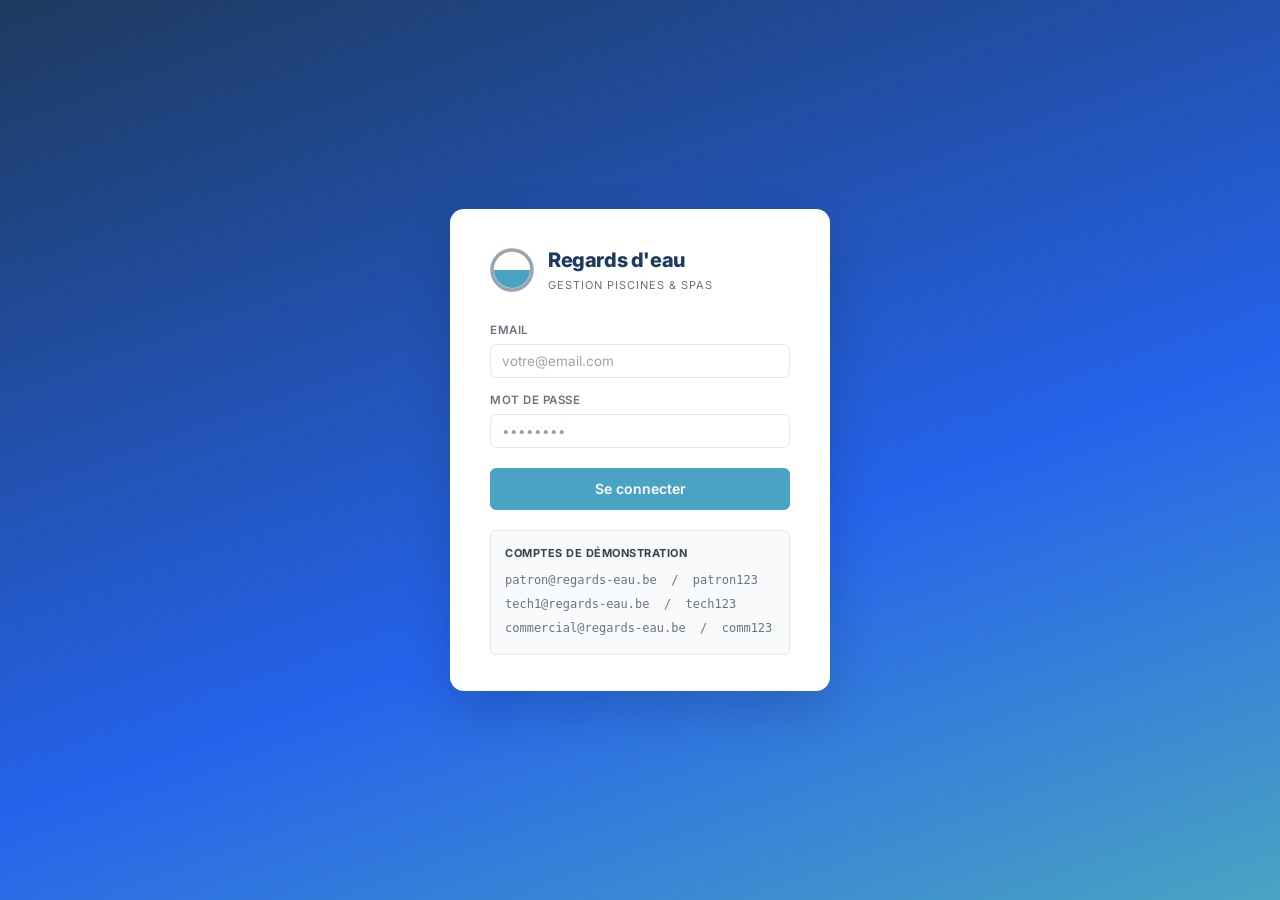
==== commit b8c447eb: "Fix logo et session persistante" ====
--- a/index.html
+++ b/index.html
@@ -18,10 +18,10 @@
 <div id="login-screen">
   <div class="login-box">
     <div class="login-logo">
-      <svg class="login-logo-img" viewBox="0 0 52 52" xmlns="http://www.w3.org/2000/svg">
-        <circle cx="26" cy="26" r="24" fill="none" stroke="#9CA3AF" stroke-width="4"/>
-        <clipPath id="half"><rect x="2" y="26" width="48" height="24"/></clipPath>
-        <circle cx="26" cy="26" r="22" fill="#4BA3C3" clip-path="url(#half)"/>
+      <svg class="login-logo-img" viewBox="0 0 44 44" xmlns="http://www.w3.org/2000/svg">
+        <circle cx="22" cy="22" r="20" fill="none" stroke="#9CA3AF" stroke-width="3.5"/>
+        <clipPath id="half"><rect x="2" y="22" width="40" height="20"/></clipPath>
+        <circle cx="22" cy="22" r="18" fill="#4BA3C3" clip-path="url(#half)"/>
       </svg>
       <div class="login-logo-text">
         <h1>Regards d'eau</h1>
@@ -58,10 +58,10 @@
   <!-- Sidebar -->
   <aside id="sidebar">
     <div id="sidebar-logo">
-      <svg width="38" height="38" viewBox="0 0 52 52" xmlns="http://www.w3.org/2000/svg" style="border-radius:10px;background:rgba(255,255,255,.1);padding:4px">
-        <circle cx="26" cy="26" r="24" fill="none" stroke="rgba(255,255,255,.3)" stroke-width="4"/>
-        <clipPath id="half2"><rect x="2" y="26" width="48" height="24"/></clipPath>
-        <circle cx="26" cy="26" r="22" fill="#4BA3C3" clip-path="url(#half2)"/>
+      <svg width="36" height="36" viewBox="0 0 44 44" xmlns="http://www.w3.org/2000/svg" style="border-radius:9px;background:rgba(255,255,255,.1);padding:3px;flex-shrink:0">
+        <circle cx="22" cy="22" r="20" fill="none" stroke="rgba(255,255,255,.3)" stroke-width="3.5"/>
+        <clipPath id="half2"><rect x="2" y="22" width="40" height="20"/></clipPath>
+        <circle cx="22" cy="22" r="18" fill="#4BA3C3" clip-path="url(#half2)"/>
       </svg>
       <div>
         <div class="logo-text">Regards d'eau</div>
--- a/css/app.css
+++ b/css/app.css
@@ -93,30 +93,30 @@
 .login-box {
   background: #fff;
   border-radius: var(--radius-lg);
-  padding: 40px;
+  padding: 36px 40px;
   width: 100%;
-  max-width: 400px;
+  max-width: 380px;
   box-shadow: var(--shadow-xl);
 }
 .login-logo {
   display: flex;
   align-items: center;
   gap: 14px;
-  margin-bottom: 32px;
+  margin-bottom: 28px;
 }
 .login-logo-img {
-  width: 52px;
-  height: 52px;
+  width: 44px;
+  height: 44px;
   flex-shrink: 0;
 }
 .login-logo-text h1 {
-  font-size: 22px;
+  font-size: 20px;
   font-weight: 800;
   color: var(--primary);
   letter-spacing: -.4px;
 }
 .login-logo-text p {
-  font-size: 12px;
+  font-size: 11px;
   color: var(--text-muted);
   text-transform: uppercase;
   letter-spacing: 1px;
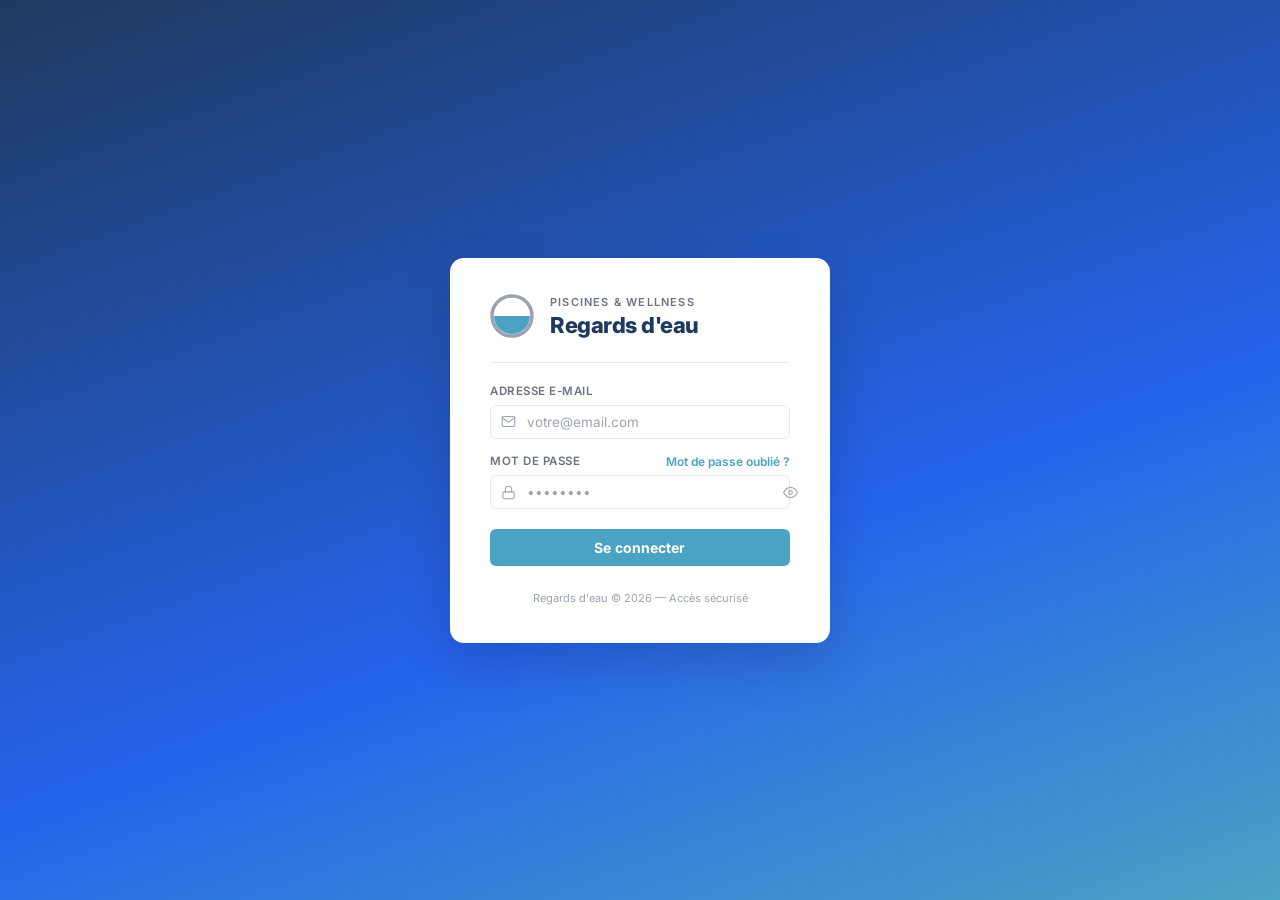
==== commit 1f85ea37: "Nouvelle page connexion + session persistante" ====
--- a/index.html
+++ b/index.html
@@ -14,38 +14,66 @@
 </head>
 <body>
 
-<!-- ══ CONNEXION ══ -->
 <div id="login-screen">
   <div class="login-box">
-    <div class="login-logo">
-      <svg class="login-logo-img" viewBox="0 0 44 44" xmlns="http://www.w3.org/2000/svg">
+
+    <!-- Logo + Nom société -->
+    <div class="login-header">
+      <svg class="login-logo-svg" viewBox="0 0 44 44" xmlns="http://www.w3.org/2000/svg">
         <circle cx="22" cy="22" r="20" fill="none" stroke="#9CA3AF" stroke-width="3.5"/>
-        <clipPath id="half"><rect x="2" y="22" width="40" height="20"/></clipPath>
-        <circle cx="22" cy="22" r="18" fill="#4BA3C3" clip-path="url(#half)"/>
+        <clipPath id="lhalf"><rect x="2" y="22" width="40" height="20"/></clipPath>
+        <circle cx="22" cy="22" r="18" fill="#4BA3C3" clip-path="url(#lhalf)"/>
       </svg>
-      <div class="login-logo-text">
-        <h1>Regards d'eau</h1>
-        <p>Gestion piscines &amp; spas</p>
+      <div class="login-brand">
+        <div class="login-tagline">Piscines &amp; Wellness</div>
+        <div class="login-company">Regards d'eau</div>
       </div>
     </div>
+
+    <div class="login-divider"></div>
+
     <div class="login-error" id="login-error"></div>
+
     <form id="login-form">
       <div class="form-group">
-        <label class="form-label">Email</label>
-        <input class="form-control" id="login-email" type="email" required placeholder="votre@email.com" autocomplete="email">
+        <label class="form-label">Adresse e-mail</label>
+        <div class="input-icon-wrap">
+          <svg viewBox="0 0 24 24"><path d="M4 4h16c1.1 0 2 .9 2 2v12c0 1.1-.9 2-2 2H4c-1.1 0-2-.9-2-2V6c0-1.1.9-2 2-2z"/><polyline points="22,6 12,13 2,6"/></svg>
+          <input class="form-control" id="login-email" type="email" required placeholder="votre@email.com" autocomplete="email">
+        </div>
       </div>
+
       <div class="form-group">
-        <label class="form-label">Mot de passe</label>
-        <input class="form-control" id="login-password" type="password" required placeholder="••••••••" autocomplete="current-password">
+        <div style="display:flex;justify-content:space-between;align-items:center;margin-bottom:5px">
+          <label class="form-label" style="margin-bottom:0">Mot de passe</label>
+          <button type="button" class="login-forgot" onclick="showForgot()">Mot de passe oublié ?</button>
+        </div>
+        <div class="input-icon-wrap">
+          <svg viewBox="0 0 24 24"><rect x="3" y="11" width="18" height="11" rx="2" ry="2"/><path d="M7 11V7a5 5 0 0110 0v4"/></svg>
+          <input class="form-control" id="login-password" type="password" required placeholder="••••••••" autocomplete="current-password">
+          <button type="button" class="toggle-pwd" onclick="togglePwd()" tabindex="-1">
+            <svg id="eye-icon" viewBox="0 0 24 24"><path d="M1 12s4-8 11-8 11 8 11 8-4 8-11 8-11-8-11-8z"/><circle cx="12" cy="12" r="3"/></svg>
+          </button>
+        </div>
       </div>
-      <button type="submit" class="btn btn-primary w-full" style="justify-content:center;padding:10px;font-size:14px;margin-top:6px">Se connecter</button>
+
+      <button type="submit" class="btn-login">Se connecter</button>
     </form>
-    <div class="login-demo">
-      <strong>Comptes de démonstration</strong>
-      <div>patron@regards-eau.be &nbsp;/&nbsp; patron123</div>
-      <div>tech1@regards-eau.be &nbsp;/&nbsp; tech123</div>
-      <div>commercial@regards-eau.be &nbsp;/&nbsp; comm123</div>
+
+    <!-- Mot de passe oublié -->
+    <div id="forgot-panel" style="display:none">
+      <div class="login-divider"></div>
+      <div class="forgot-title">Mot de passe oublié</div>
+      <p class="forgot-desc">Saisissez votre e-mail — votre administrateur recevra une notification pour réinitialiser votre accès.</p>
+      <div class="form-group">
+        <label class="form-label">Votre adresse e-mail</label>
+        <input class="form-control" id="forgot-email" type="email" placeholder="votre@email.com">
+      </div>
+      <button class="btn-login" onclick="sendForgot()" style="background:var(--gray-700)">Envoyer la demande</button>
+      <button type="button" class="login-forgot" style="display:block;text-align:center;margin-top:12px;width:100%" onclick="hideForgot()">Retour à la connexion</button>
     </div>
+
+    <div class="login-footer">Regards d'eau &copy; 2026 &mdash; Accès sécurisé</div>
   </div>
 </div>
 
@@ -128,5 +156,35 @@
   document.getElementById('sidebar-overlay').classList.remove('open');
 });
 </script>
+<script>
+function togglePwd() {
+  const input = document.getElementById('login-password');
+  const icon = document.getElementById('eye-icon');
+  if (input.type === 'password') {
+    input.type = 'text';
+    icon.innerHTML = '<path d="M17.94 17.94A10.07 10.07 0 0112 20c-7 0-11-8-11-8a18.45 18.45 0 015.06-5.94M9.9 4.24A9.12 9.12 0 0112 4c7 0 11 8 11 8a18.5 18.5 0 01-2.16 3.19m-6.72-1.07a3 3 0 11-4.24-4.24"/><line x1="1" y1="1" x2="23" y2="23"/>';
+  } else {
+    input.type = 'password';
+    icon.innerHTML = '<path d="M1 12s4-8 11-8 11 8 11 8-4 8-11 8-11-8-11-8z"/><circle cx="12" cy="12" r="3"/>';
+  }
+}
+function showForgot() {
+  document.getElementById('forgot-panel').style.display = 'block';
+  document.getElementById('forgot-email').focus();
+}
+function hideForgot() {
+  document.getElementById('forgot-panel').style.display = 'none';
+}
+function sendForgot() {
+  const email = document.getElementById('forgot-email').value.trim();
+  if (!email) return;
+  const settings = JSON.parse(localStorage.getItem('regards_settings') || '{}');
+  const adminEmail = settings.admin_email || 'admin@regards-eau.be';
+  const subject = encodeURIComponent('Demande réinitialisation mot de passe — Regards d'eau');
+  const body = encodeURIComponent('Bonjour,\n\nL'utilisateur ' + email + ' demande une réinitialisation de son mot de passe sur Regards d'eau.\n\nMerci de traiter cette demande.\n\nCordialement');
+  window.location.href = 'mailto:' + adminEmail + '?subject=' + subject + '&body=' + body;
+  setTimeout(hideForgot, 500);
+}
+</script>
 </body>
 </html>
--- a/css/app.css
+++ b/css/app.css
@@ -858,3 +858,129 @@
 .gap-2 { gap: 10px; }
 .w-full { width: 100%; }
 .truncate { white-space: nowrap; overflow: hidden; text-overflow: ellipsis; }
+
+/* ── Login v2 ─────────────────────────────────────────────── */
+.login-header {
+  display: flex;
+  align-items: center;
+  gap: 16px;
+  margin-bottom: 24px;
+}
+.login-logo-svg {
+  width: 44px;
+  height: 44px;
+  flex-shrink: 0;
+}
+.login-brand {
+  display: flex;
+  flex-direction: column;
+}
+.login-tagline {
+  font-size: 11px;
+  color: var(--text-muted);
+  text-transform: uppercase;
+  letter-spacing: 1.2px;
+  font-weight: 600;
+  margin-bottom: 2px;
+}
+.login-company {
+  font-size: 22px;
+  font-weight: 800;
+  color: var(--primary);
+  letter-spacing: -.5px;
+  line-height: 1.1;
+}
+.login-divider {
+  height: 1px;
+  background: var(--border);
+  margin: 20px 0;
+}
+.input-icon-wrap {
+  position: relative;
+  display: flex;
+  align-items: center;
+}
+.input-icon-wrap svg:first-child {
+  position: absolute;
+  left: 11px;
+  width: 15px;
+  height: 15px;
+  stroke: var(--gray-400);
+  fill: none;
+  stroke-width: 1.75;
+  stroke-linecap: round;
+  stroke-linejoin: round;
+  pointer-events: none;
+  z-index: 1;
+}
+.input-icon-wrap .form-control {
+  padding-left: 36px;
+  padding-right: 40px;
+}
+.toggle-pwd {
+  position: absolute;
+  right: 10px;
+  background: none;
+  border: none;
+  cursor: pointer;
+  padding: 4px;
+  display: flex;
+  align-items: center;
+}
+.toggle-pwd svg {
+  width: 16px;
+  height: 16px;
+  stroke: var(--gray-400);
+  fill: none;
+  stroke-width: 1.75;
+  stroke-linecap: round;
+  stroke-linejoin: round;
+  transition: stroke .15s;
+}
+.toggle-pwd:hover svg { stroke: var(--accent); }
+.btn-login {
+  width: 100%;
+  padding: 10px;
+  background: var(--accent);
+  color: #fff;
+  border: none;
+  border-radius: var(--radius-sm);
+  font-size: 14px;
+  font-weight: 700;
+  font-family: var(--font);
+  cursor: pointer;
+  transition: var(--transition);
+  margin-top: 6px;
+  letter-spacing: .1px;
+}
+.btn-login:hover { background: var(--accent-hover); }
+.login-forgot {
+  background: none;
+  border: none;
+  color: var(--accent);
+  font-size: 12px;
+  font-weight: 600;
+  cursor: pointer;
+  font-family: var(--font);
+  padding: 0;
+  transition: color .15s;
+}
+.login-forgot:hover { color: var(--accent-hover); text-decoration: underline; }
+.forgot-title {
+  font-size: 15px;
+  font-weight: 700;
+  margin-bottom: 8px;
+  color: var(--text);
+}
+.forgot-desc {
+  font-size: 13px;
+  color: var(--text-muted);
+  margin-bottom: 16px;
+  line-height: 1.5;
+}
+.login-footer {
+  text-align: center;
+  font-size: 11px;
+  color: var(--gray-400);
+  margin-top: 24px;
+}
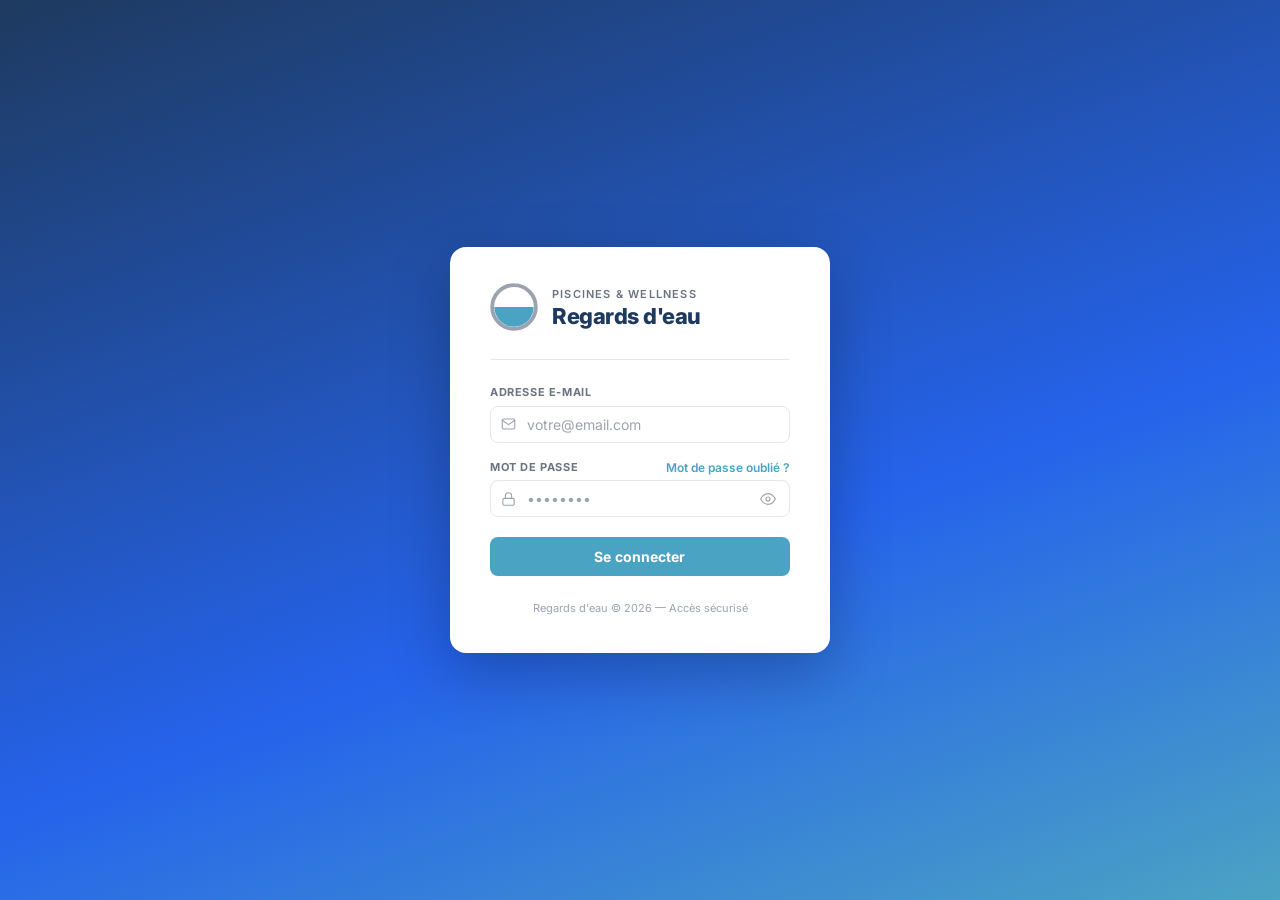
==== commit be8b47e0: "Fix page connexion - logo + champs corrects" ====
--- a/index.html
+++ b/index.html
@@ -4,73 +4,265 @@
   <meta charset="UTF-8">
   <meta name="viewport" content="width=device-width, initial-scale=1.0, viewport-fit=cover">
   <meta name="apple-mobile-web-app-capable" content="yes">
-  <meta name="apple-mobile-web-app-status-bar-style" content="black-translucent">
   <meta name="theme-color" content="#1E3A5F">
   <title>Regards d'eau</title>
   <link rel="manifest" href="manifest.json">
   <link rel="preconnect" href="https://fonts.googleapis.com">
   <link href="https://fonts.googleapis.com/css2?family=Inter:wght@400;500;600;700;800&display=swap" rel="stylesheet">
   <link rel="stylesheet" href="css/app.css">
+  <style>
+    /* ── Page de connexion ── */
+    #login-screen {
+      min-height: 100vh;
+      display: flex;
+      align-items: center;
+      justify-content: center;
+      background: linear-gradient(160deg, #1E3A5F 0%, #2563EB 60%, #4BA3C3 100%);
+      padding: 20px;
+      font-family: 'Inter', system-ui, sans-serif;
+    }
+    .login-box {
+      background: #fff;
+      border-radius: 16px;
+      padding: 36px 40px;
+      width: 100%;
+      max-width: 380px;
+      box-shadow: 0 20px 60px rgba(0,0,0,.25);
+    }
+    .login-header {
+      display: flex;
+      align-items: center;
+      gap: 14px;
+      margin-bottom: 28px;
+    }
+    .login-header svg {
+      width: 48px;
+      height: 48px;
+      flex-shrink: 0;
+    }
+    .login-tagline {
+      font-size: 11px;
+      color: #6B7280;
+      text-transform: uppercase;
+      letter-spacing: 1.2px;
+      font-weight: 600;
+      margin-bottom: 2px;
+    }
+    .login-company {
+      font-size: 22px;
+      font-weight: 800;
+      color: #1E3A5F;
+      letter-spacing: -.5px;
+      line-height: 1.1;
+    }
+    .login-sep {
+      height: 1px;
+      background: #E5E7EB;
+      margin: 0 0 24px;
+    }
+    .login-error {
+      background: #FEF2F2;
+      color: #DC2626;
+      border-left: 3px solid #DC2626;
+      padding: 10px 14px;
+      border-radius: 6px;
+      font-size: 13px;
+      margin-bottom: 16px;
+      display: none;
+    }
+    .login-label {
+      display: block;
+      font-size: 11px;
+      font-weight: 700;
+      color: #6B7280;
+      text-transform: uppercase;
+      letter-spacing: .6px;
+      margin-bottom: 5px;
+    }
+    .login-label-row {
+      display: flex;
+      justify-content: space-between;
+      align-items: center;
+      margin-bottom: 5px;
+    }
+    .login-field-wrap {
+      position: relative;
+      margin-bottom: 16px;
+    }
+    .login-field-icon {
+      position: absolute;
+      left: 11px;
+      top: 50%;
+      transform: translateY(-50%);
+      width: 15px;
+      height: 15px;
+      stroke: #9CA3AF;
+      fill: none;
+      stroke-width: 1.75;
+      stroke-linecap: round;
+      stroke-linejoin: round;
+      pointer-events: none;
+    }
+    .login-input {
+      width: 100%;
+      padding: 9px 40px 9px 36px;
+      border: 1.5px solid #E5E7EB;
+      border-radius: 8px;
+      font-size: 14px;
+      font-family: 'Inter', system-ui, sans-serif;
+      background: #fff;
+      color: #111827;
+      outline: none;
+      transition: border-color .15s, box-shadow .15s;
+      box-sizing: border-box;
+    }
+    .login-input:focus {
+      border-color: #4BA3C3;
+      box-shadow: 0 0 0 3px rgba(75,163,195,.12);
+    }
+    .login-input::placeholder { color: #9CA3AF; }
+    .login-eye {
+      position: absolute;
+      right: 10px;
+      top: 50%;
+      transform: translateY(-50%);
+      background: none;
+      border: none;
+      cursor: pointer;
+      padding: 4px;
+      display: flex;
+      align-items: center;
+    }
+    .login-eye svg {
+      width: 16px;
+      height: 16px;
+      stroke: #9CA3AF;
+      fill: none;
+      stroke-width: 1.75;
+      stroke-linecap: round;
+      stroke-linejoin: round;
+    }
+    .login-eye:hover svg { stroke: #4BA3C3; }
+    .login-forgot-btn {
+      background: none;
+      border: none;
+      color: #4BA3C3;
+      font-size: 12px;
+      font-weight: 600;
+      cursor: pointer;
+      font-family: 'Inter', system-ui, sans-serif;
+      padding: 0;
+    }
+    .login-forgot-btn:hover { text-decoration: underline; }
+    .login-submit {
+      width: 100%;
+      padding: 11px;
+      background: #4BA3C3;
+      color: #fff;
+      border: none;
+      border-radius: 8px;
+      font-size: 14px;
+      font-weight: 700;
+      font-family: 'Inter', system-ui, sans-serif;
+      cursor: pointer;
+      transition: background .15s;
+      margin-top: 4px;
+      letter-spacing: .1px;
+    }
+    .login-submit:hover { background: #3a8fab; }
+    .login-forgot-panel {
+      display: none;
+      margin-top: 20px;
+      padding-top: 20px;
+      border-top: 1px solid #E5E7EB;
+    }
+    .login-forgot-title { font-size: 15px; font-weight: 700; margin-bottom: 6px; color: #111827; }
+    .login-forgot-desc { font-size: 13px; color: #6B7280; margin-bottom: 14px; line-height: 1.5; }
+    .login-footer {
+      text-align: center;
+      font-size: 11px;
+      color: #9CA3AF;
+      margin-top: 24px;
+    }
+    @media (max-width: 480px) {
+      .login-box { padding: 28px 22px; }
+      .login-company { font-size: 18px; }
+    }
+  </style>
 </head>
 <body>
 
+<!-- ══ CONNEXION ══ -->
 <div id="login-screen">
   <div class="login-box">
 
-    <!-- Logo + Nom société -->
+    <!-- En-tête : logo + société -->
     <div class="login-header">
-      <svg class="login-logo-svg" viewBox="0 0 44 44" xmlns="http://www.w3.org/2000/svg">
+      <svg viewBox="0 0 44 44" xmlns="http://www.w3.org/2000/svg">
         <circle cx="22" cy="22" r="20" fill="none" stroke="#9CA3AF" stroke-width="3.5"/>
-        <clipPath id="lhalf"><rect x="2" y="22" width="40" height="20"/></clipPath>
-        <circle cx="22" cy="22" r="18" fill="#4BA3C3" clip-path="url(#lhalf)"/>
+        <clipPath id="lclip"><rect x="2" y="22" width="40" height="20"/></clipPath>
+        <circle cx="22" cy="22" r="18" fill="#4BA3C3" clip-path="url(#lclip)"/>
       </svg>
-      <div class="login-brand">
+      <div>
         <div class="login-tagline">Piscines &amp; Wellness</div>
         <div class="login-company">Regards d'eau</div>
       </div>
     </div>
 
-    <div class="login-divider"></div>
-
+    <div class="login-sep"></div>
+
+    <!-- Erreur -->
     <div class="login-error" id="login-error"></div>
 
-    <form id="login-form">
-      <div class="form-group">
-        <label class="form-label">Adresse e-mail</label>
-        <div class="input-icon-wrap">
-          <svg viewBox="0 0 24 24"><path d="M4 4h16c1.1 0 2 .9 2 2v12c0 1.1-.9 2-2 2H4c-1.1 0-2-.9-2-2V6c0-1.1.9-2 2-2z"/><polyline points="22,6 12,13 2,6"/></svg>
-          <input class="form-control" id="login-email" type="email" required placeholder="votre@email.com" autocomplete="email">
+    <!-- Formulaire -->
+    <form id="login-form" onsubmit="doLogin(event)">
+
+      <div>
+        <label class="login-label">Adresse e-mail</label>
+        <div class="login-field-wrap">
+          <svg class="login-field-icon" viewBox="0 0 24 24">
+            <path d="M4 4h16c1.1 0 2 .9 2 2v12c0 1.1-.9 2-2 2H4c-1.1 0-2-.9-2-2V6c0-1.1.9-2 2-2z"/>
+            <polyline points="22,6 12,13 2,6"/>
+          </svg>
+          <input class="login-input" id="login-email" type="email" required placeholder="votre@email.com" autocomplete="email">
         </div>
       </div>
 
-      <div class="form-group">
-        <div style="display:flex;justify-content:space-between;align-items:center;margin-bottom:5px">
-          <label class="form-label" style="margin-bottom:0">Mot de passe</label>
-          <button type="button" class="login-forgot" onclick="showForgot()">Mot de passe oublié ?</button>
+      <div>
+        <div class="login-label-row">
+          <label class="login-label" style="margin-bottom:0">Mot de passe</label>
+          <button type="button" class="login-forgot-btn" onclick="toggleForgot()">Mot de passe oublié ?</button>
         </div>
-        <div class="input-icon-wrap">
-          <svg viewBox="0 0 24 24"><rect x="3" y="11" width="18" height="11" rx="2" ry="2"/><path d="M7 11V7a5 5 0 0110 0v4"/></svg>
-          <input class="form-control" id="login-password" type="password" required placeholder="••••••••" autocomplete="current-password">
-          <button type="button" class="toggle-pwd" onclick="togglePwd()" tabindex="-1">
-            <svg id="eye-icon" viewBox="0 0 24 24"><path d="M1 12s4-8 11-8 11 8 11 8-4 8-11 8-11-8-11-8z"/><circle cx="12" cy="12" r="3"/></svg>
+        <div class="login-field-wrap">
+          <svg class="login-field-icon" viewBox="0 0 24 24">
+            <rect x="3" y="11" width="18" height="11" rx="2" ry="2"/>
+            <path d="M7 11V7a5 5 0 0110 0v4"/>
+          </svg>
+          <input class="login-input" id="login-password" type="password" required placeholder="••••••••" autocomplete="current-password">
+          <button type="button" class="login-eye" onclick="togglePwd()" tabindex="-1">
+            <svg id="eye-icon" viewBox="0 0 24 24">
+              <path d="M1 12s4-8 11-8 11 8 11 8-4 8-11 8-11-8-11-8z"/>
+              <circle cx="12" cy="12" r="3"/>
+            </svg>
           </button>
         </div>
       </div>
 
-      <button type="submit" class="btn-login">Se connecter</button>
+      <button type="submit" class="login-submit">Se connecter</button>
     </form>
 
-    <!-- Mot de passe oublié -->
-    <div id="forgot-panel" style="display:none">
-      <div class="login-divider"></div>
-      <div class="forgot-title">Mot de passe oublié</div>
-      <p class="forgot-desc">Saisissez votre e-mail — votre administrateur recevra une notification pour réinitialiser votre accès.</p>
-      <div class="form-group">
-        <label class="form-label">Votre adresse e-mail</label>
-        <input class="form-control" id="forgot-email" type="email" placeholder="votre@email.com">
-      </div>
-      <button class="btn-login" onclick="sendForgot()" style="background:var(--gray-700)">Envoyer la demande</button>
-      <button type="button" class="login-forgot" style="display:block;text-align:center;margin-top:12px;width:100%" onclick="hideForgot()">Retour à la connexion</button>
+    <!-- Panneau mot de passe oublié -->
+    <div class="login-forgot-panel" id="forgot-panel">
+      <div class="login-forgot-title">Mot de passe oublié</div>
+      <p class="login-forgot-desc">Saisissez votre e-mail — un message sera envoyé à votre administrateur pour réinitialiser votre accès.</p>
+      <div>
+        <label class="login-label">Votre adresse e-mail</label>
+        <div class="login-field-wrap">
+          <input class="login-input" id="forgot-email" type="email" placeholder="votre@email.com" style="padding-left:12px">
+        </div>
+      </div>
+      <button class="login-submit" onclick="sendForgot()" style="background:#374151">Envoyer la demande</button>
+      <button type="button" class="login-forgot-btn" style="display:block;text-align:center;margin-top:12px;width:100%" onclick="toggleForgot()">← Retour à la connexion</button>
     </div>
 
     <div class="login-footer">Regards d'eau &copy; 2026 &mdash; Accès sécurisé</div>
@@ -79,17 +271,13 @@
 
 <!-- ══ APPLICATION ══ -->
 <div id="app" style="display:none">
-
-  <!-- Sidebar overlay mobile -->
   <div class="sidebar-overlay" id="sidebar-overlay"></div>
-
-  <!-- Sidebar -->
   <aside id="sidebar">
     <div id="sidebar-logo">
       <svg width="36" height="36" viewBox="0 0 44 44" xmlns="http://www.w3.org/2000/svg" style="border-radius:9px;background:rgba(255,255,255,.1);padding:3px;flex-shrink:0">
         <circle cx="22" cy="22" r="20" fill="none" stroke="rgba(255,255,255,.3)" stroke-width="3.5"/>
-        <clipPath id="half2"><rect x="2" y="22" width="40" height="20"/></clipPath>
-        <circle cx="22" cy="22" r="18" fill="#4BA3C3" clip-path="url(#half2)"/>
+        <clipPath id="sclip"><rect x="2" y="22" width="40" height="20"/></clipPath>
+        <circle cx="22" cy="22" r="18" fill="#4BA3C3" clip-path="url(#sclip)"/>
       </svg>
       <div>
         <div class="logo-text">Regards d'eau</div>
@@ -101,7 +289,6 @@
     <div id="sidebar-bottom"></div>
   </aside>
 
-  <!-- Main -->
   <div id="main">
     <header id="topbar">
       <button class="topbar-btn" id="menu-toggle">
@@ -116,7 +303,6 @@
         <svg viewBox="0 0 24 24"><path d="M21 12.79A9 9 0 1111.21 3 7 7 0 0021 12.79z"/></svg>
       </button>
     </header>
-
     <main id="content">
       <div class="page" id="page-dashboard"></div>
       <div class="page" id="page-planning"></div>
@@ -131,13 +317,9 @@
   </div>
 </div>
 
-<!-- Bottom nav mobile -->
 <div id="bottom-nav"></div>
-
-<!-- Toast -->
 <div id="toast-container"></div>
 
-<!-- Scripts -->
 <script src="js/config.js"></script>
 <script src="js/db.js"></script>
 <script src="js/auth.js"></script>
@@ -147,43 +329,63 @@
 <script src="js/modules3.js"></script>
 <script src="js/app.js"></script>
 <script>
-if ('serviceWorker' in navigator) {
-  navigator.serviceWorker.register('sw.js').catch(()=>{});
-}
-// Sidebar overlay mobile
+// ── Connexion ──────────────────────────────────────────────
+function doLogin(e) {
+  e.preventDefault();
+  const email = document.getElementById('login-email').value.trim();
+  const pass  = document.getElementById('login-password').value;
+  const err   = document.getElementById('login-error');
+  err.style.display = 'none';
+  if (AUTH.login(email, pass)) {
+    document.getElementById('login-screen').style.display = 'none';
+    document.getElementById('app').style.display = 'flex';
+    APP.startApp();
+  } else {
+    err.style.display = 'block';
+    err.textContent = 'Email ou mot de passe incorrect.';
+    document.getElementById('login-password').value = '';
+  }
+}
+
+// ── Afficher/masquer mot de passe ─────────────────────────
+function togglePwd() {
+  const input = document.getElementById('login-password');
+  const svg   = document.getElementById('eye-icon');
+  if (input.type === 'password') {
+    input.type = 'text';
+    svg.innerHTML = '<path d="M17.94 17.94A10.07 10.07 0 0112 20c-7 0-11-8-11-8a18.45 18.45 0 015.06-5.94M9.9 4.24A9.12 9.12 0 0112 4c7 0 11 8 11 8a18.5 18.5 0 01-2.16 3.19m-6.72-1.07a3 3 0 11-4.24-4.24"/><line x1="1" y1="1" x2="23" y2="23"/>';
+  } else {
+    input.type = 'password';
+    svg.innerHTML = '<path d="M1 12s4-8 11-8 11 8 11 8-4 8-11 8-11-8-11-8z"/><circle cx="12" cy="12" r="3"/>';
+  }
+}
+
+// ── Mot de passe oublié ───────────────────────────────────
+function toggleForgot() {
+  const panel = document.getElementById('forgot-panel');
+  panel.style.display = panel.style.display === 'none' ? 'block' : 'none';
+  if (panel.style.display === 'block') document.getElementById('forgot-email').focus();
+}
+function sendForgot() {
+  const email = document.getElementById('forgot-email').value.trim();
+  if (!email) { alert('Veuillez saisir votre adresse e-mail.'); return; }
+  const settings = JSON.parse(localStorage.getItem('regards_settings') || '{}');
+  const adminEmail = settings.admin_email || 'admin@regards-eau.be';
+  const subject = encodeURIComponent("Demande réinitialisation mot de passe — Regards d'eau");
+  const body = encodeURIComponent("Bonjour,\n\nL'utilisateur " + email + " demande une réinitialisation de son mot de passe.\n\nMerci de traiter cette demande.\n\nCordialement");
+  window.location.href = 'mailto:' + adminEmail + '?subject=' + subject + '&body=' + body;
+  setTimeout(toggleForgot, 500);
+}
+
+// ── Sidebar mobile ────────────────────────────────────────
 document.getElementById('sidebar-overlay').addEventListener('click', () => {
   document.getElementById('sidebar').classList.remove('open');
   document.getElementById('sidebar-overlay').classList.remove('open');
 });
-</script>
-<script>
-function togglePwd() {
-  const input = document.getElementById('login-password');
-  const icon = document.getElementById('eye-icon');
-  if (input.type === 'password') {
-    input.type = 'text';
-    icon.innerHTML = '<path d="M17.94 17.94A10.07 10.07 0 0112 20c-7 0-11-8-11-8a18.45 18.45 0 015.06-5.94M9.9 4.24A9.12 9.12 0 0112 4c7 0 11 8 11 8a18.5 18.5 0 01-2.16 3.19m-6.72-1.07a3 3 0 11-4.24-4.24"/><line x1="1" y1="1" x2="23" y2="23"/>';
-  } else {
-    input.type = 'password';
-    icon.innerHTML = '<path d="M1 12s4-8 11-8 11 8 11 8-4 8-11 8-11-8-11-8z"/><circle cx="12" cy="12" r="3"/>';
-  }
-}
-function showForgot() {
-  document.getElementById('forgot-panel').style.display = 'block';
-  document.getElementById('forgot-email').focus();
-}
-function hideForgot() {
-  document.getElementById('forgot-panel').style.display = 'none';
-}
-function sendForgot() {
-  const email = document.getElementById('forgot-email').value.trim();
-  if (!email) return;
-  const settings = JSON.parse(localStorage.getItem('regards_settings') || '{}');
-  const adminEmail = settings.admin_email || 'admin@regards-eau.be';
-  const subject = encodeURIComponent('Demande réinitialisation mot de passe — Regards d'eau');
-  const body = encodeURIComponent('Bonjour,\n\nL'utilisateur ' + email + ' demande une réinitialisation de son mot de passe sur Regards d'eau.\n\nMerci de traiter cette demande.\n\nCordialement');
-  window.location.href = 'mailto:' + adminEmail + '?subject=' + subject + '&body=' + body;
-  setTimeout(hideForgot, 500);
+
+// ── PWA ───────────────────────────────────────────────────
+if ('serviceWorker' in navigator) {
+  navigator.serviceWorker.register('sw.js').catch(() => {});
 }
 </script>
 </body>
